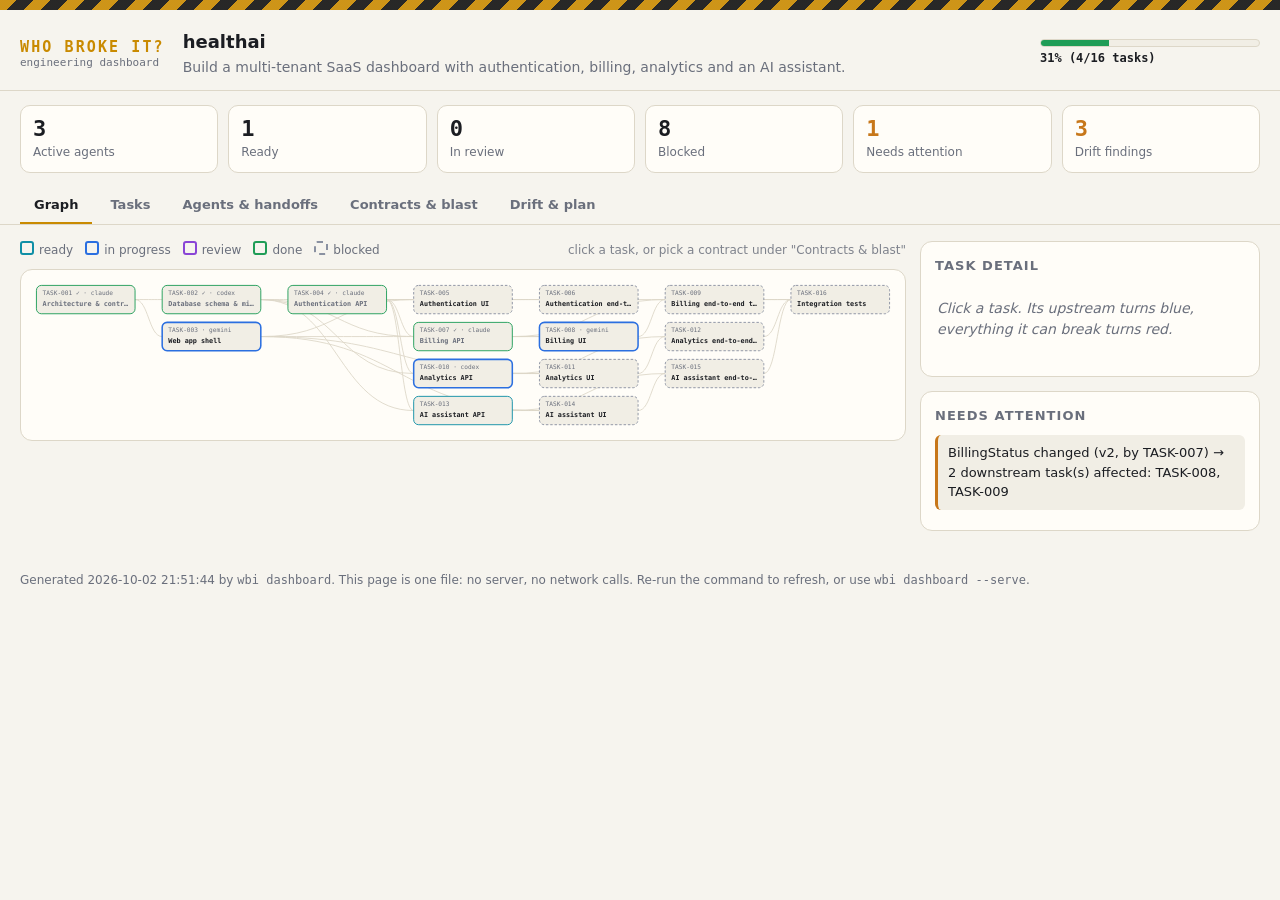
==== site/demo-dashboard.html @ e5d43554 "feat(site): GitHub Pages site (noir case-file theme) built from real demo output Hero, before/after," ====
<!doctype html>
<html lang="en">
<head>
<meta charset="utf-8">
<meta name="viewport" content="width=device-width, initial-scale=1">
<title>healthai · Who Broke It?</title>
<style>
:root{
  --bg:#0f1115; --panel:#171a21; --panel2:#1d212a; --line:#2a2f3a; --ink:#e8eaf0; --dim:#8b93a5;
  --amber:#ffc531; --READY:#3fc1d6; --BLOCKED:#6b7385; --IN_PROGRESS:#5b9dff; --REVIEW:#c58bff; --DONE:#43c97a;
  --bad:#ff6b6b; --warn:#ffb454; --mono:ui-monospace,SFMono-Regular,Menlo,Consolas,monospace;
}
@media (prefers-color-scheme:light){:root{--bg:#f6f4ee;--panel:#fffdf8;--panel2:#f1eee5;--line:#ddd7c8;--ink:#1b1d22;--dim:#6a6f7c;--amber:#c98a00;--READY:#0f8fa6;--BLOCKED:#8a91a1;--IN_PROGRESS:#2b6fe0;--REVIEW:#8a45d6;--DONE:#1f9d57;--bad:#d63b3b;--warn:#c7771a}}
*{box-sizing:border-box} body{margin:0;background:var(--bg);color:var(--ink);font:14px/1.5 system-ui,-apple-system,Segoe UI,sans-serif}
a{color:inherit} code,.mono{font-family:var(--mono)}
header{padding:18px 20px 12px;border-bottom:1px solid var(--line);display:flex;gap:18px;flex-wrap:wrap;align-items:center}
.brand{font:800 15px var(--mono);letter-spacing:.14em;color:var(--amber)} .brand small{display:block;color:var(--dim);font-weight:400;letter-spacing:0;font-size:11px}
.proj{flex:1;min-width:220px} .proj h1{margin:0;font-size:18px} .proj p{margin:2px 0 0;color:var(--dim)}
.prog{min-width:220px} .bar{height:8px;border-radius:8px;background:var(--panel2);overflow:hidden;border:1px solid var(--line)} .bar i{display:block;height:100%;background:var(--DONE)}
.prog b{font:700 12px var(--mono)}
.kpis{display:grid;grid-template-columns:repeat(auto-fit,minmax(110px,1fr));gap:10px;padding:14px 20px}
.kpi{background:var(--panel);border:1px solid var(--line);border-radius:10px;padding:10px 12px} .kpi b{display:block;font:800 22px var(--mono)} .kpi span{color:var(--dim);font-size:12px}
.kpi.hot b{color:var(--warn)}
nav{display:flex;gap:4px;padding:0 20px;border-bottom:1px solid var(--line);overflow-x:auto}
nav button{background:none;border:0;color:var(--dim);padding:10px 14px;font:600 13px system-ui;cursor:pointer;border-bottom:2px solid transparent;white-space:nowrap}
nav button[aria-selected=true]{color:var(--ink);border-color:var(--amber)}
main{padding:16px 20px 40px}
.grid{display:grid;grid-template-columns:minmax(0,1fr) 340px;gap:14px} @media(max-width:980px){.grid{grid-template-columns:minmax(0,1fr)}}
.grid>*{min-width:0} html,body{max-width:100%;overflow-x:hidden}
.card{background:var(--panel);border:1px solid var(--line);border-radius:12px;padding:14px} .card h2{margin:0 0 10px;font-size:13px;letter-spacing:.08em;text-transform:uppercase;color:var(--dim)}
.graphwrap{overflow:auto;border:1px solid var(--line);border-radius:12px;background:var(--panel);padding:8px}
#graph{width:100%;min-width:820px;height:auto;display:block}
svg text{font-family:var(--mono);fill:var(--ink)} .node rect{fill:var(--panel2);stroke:var(--line);stroke-width:1.5;rx:8} .node{cursor:pointer}
.node .id{font-size:10px;fill:var(--dim)} .node .t{font-size:11px;font-weight:600}
.node.s-READY rect{stroke:var(--READY)} .node.s-IN_PROGRESS rect{stroke:var(--IN_PROGRESS);stroke-width:2.5} .node.s-REVIEW rect{stroke:var(--REVIEW);stroke-width:2.5}
.node.s-DONE rect{stroke:var(--DONE)} .node.s-DONE .t{fill:var(--dim)} .node.s-BLOCKED rect{stroke:var(--BLOCKED);stroke-dasharray:4 3}
.node.dim{opacity:.22} .node.sel rect{stroke:var(--amber);stroke-width:3} .node.up rect{fill:color-mix(in srgb,var(--IN_PROGRESS) 22%,var(--panel2))} .node.down rect{fill:color-mix(in srgb,var(--bad) 22%,var(--panel2))}
.node.origin rect{stroke:var(--bad);stroke-width:3;fill:color-mix(in srgb,var(--bad) 30%,var(--panel2))}
.edge{fill:none;stroke:var(--line);stroke-width:1.4} .edge.hot{stroke:var(--amber);stroke-width:2.2} .edge.dim{opacity:.15}
.pill{display:inline-block;padding:1px 8px;border-radius:99px;font:700 11px var(--mono);border:1px solid currentColor}
.p-READY{color:var(--READY)} .p-BLOCKED{color:var(--BLOCKED)} .p-IN_PROGRESS{color:var(--IN_PROGRESS)} .p-REVIEW{color:var(--REVIEW)} .p-DONE{color:var(--DONE)}
.legend{display:flex;gap:12px;flex-wrap:wrap;margin:0 0 10px;color:var(--dim);font-size:12px} .legend span:before{content:"";display:inline-block;width:10px;height:10px;border-radius:3px;border:2px solid;margin-right:5px;vertical-align:-1px}
.hint{margin-left:auto;font-style:normal;opacity:.85}
.legend .READY:before{border-color:var(--READY)}.legend .IN_PROGRESS:before{border-color:var(--IN_PROGRESS)}.legend .REVIEW:before{border-color:var(--REVIEW)}.legend .DONE:before{border-color:var(--DONE)}.legend .BLOCKED:before{border-color:var(--BLOCKED);border-style:dashed}
table{width:100%;border-collapse:collapse} th,td{text-align:left;padding:7px 8px;border-bottom:1px solid var(--line);vertical-align:top} th{color:var(--dim);font:600 11px var(--mono);letter-spacing:.06em;text-transform:uppercase}
tr.click{cursor:pointer} tr.click:hover{background:var(--panel2)}
.attn{list-style:none;margin:0;padding:0} .attn li{padding:8px 10px;margin-bottom:6px;border-left:3px solid var(--warn);background:var(--panel2);border-radius:6px;font-size:13px}
.empty{color:var(--dim);font-style:italic;padding:8px 2px}
.kv{display:grid;grid-template-columns:96px 1fr;gap:4px 10px;margin:8px 0} .kv dt{color:var(--dim)} .kv dd{margin:0;word-break:break-word}
.chips{display:flex;gap:6px;flex-wrap:wrap} .chip{font:12px var(--mono);padding:1px 7px;border-radius:6px;background:var(--panel2);border:1px solid var(--line);cursor:pointer}
.chip.warn{border-color:var(--warn);color:var(--warn)} .chip.bad{border-color:var(--bad);color:var(--bad)}
h3{margin:14px 0 6px;font-size:12px;color:var(--dim);letter-spacing:.08em;text-transform:uppercase}
ul.tight{margin:4px 0 0 18px;padding:0} ul.tight li{margin:2px 0}
.tape{height:10px;background:repeating-linear-gradient(135deg,var(--amber) 0 12px,#111 12px 24px);opacity:.9}
footer{color:var(--dim);font-size:12px;padding:0 20px 30px} 
.hidden{display:none} button.btn{background:var(--panel2);color:var(--ink);border:1px solid var(--line);border-radius:8px;padding:5px 10px;cursor:pointer;font:600 12px system-ui}
</style>
</head>
<body>
<div class="tape" aria-hidden="true"></div>
<header>
  <div class="brand">WHO BROKE IT?<small>engineering dashboard</small></div>
  <div class="proj"><h1 id="pname"></h1><p id="pgoal"></p></div>
  <div class="prog"><div class="bar"><i id="pbar"></i></div><b id="ptext"></b></div>
</header>
<section class="kpis" id="kpis"></section>
<nav role="tablist" id="tabs"></nav>
<main>
  <section id="tab-graph">
    <div class="grid">
      <div>
        <div class="legend"><span class="READY">ready</span><span class="IN_PROGRESS">in progress</span><span class="REVIEW">review</span><span class="DONE">done</span><span class="BLOCKED">blocked</span><em class="hint">click a task, or pick a contract under "Contracts & blast"</em></div>
        <div class="graphwrap"><svg id="graph" role="img" aria-label="Task dependency graph"></svg></div>
      </div>
      <aside>
        <div class="card" id="detail"></div>
        <div class="card" style="margin-top:14px"><h2>Needs attention</h2><ul class="attn" id="attn"></ul></div>
      </aside>
    </div>
  </section>
  <section id="tab-tasks" class="hidden"><div class="card"><h2>Tasks</h2><div id="tasks"></div></div></section>
  <section id="tab-agents" class="hidden"><div class="grid"><div class="card"><h2>Agents</h2><div id="agents"></div></div><div class="card"><h2>Active intents</h2><div id="intents"></div></div></div>
    <div class="card" style="margin-top:14px"><h2>Handoffs</h2><div id="handoffs"></div></div></section>
  <section id="tab-contracts" class="hidden"><div class="card"><h2>Contracts and blast radius</h2><div id="contracts"></div></div></section>
  <section id="tab-drift" class="hidden"><div class="grid"><div class="card"><h2>Product drift (requirement × layer)</h2><div id="product"></div></div><div class="card"><h2>Architecture, coupling, context</h2><div id="arch"></div></div></div>
    <div class="card" style="margin-top:14px"><h2>Execution plan</h2><div id="plan"></div></div></section>
</main>
<footer id="foot"></footer>
<script>
const D = {"project":{"name":"healthai","goal":"Build a multi-tenant SaaS dashboard with authentication, billing, analytics and an AI assistant."},"generated":"2026-10-02 21:51:44","status":{"project":{"name":"healthai","goal":"Build a multi-tenant SaaS dashboard with authentication, billing, analytics and an AI assistant."},"progress":{"done":4,"total":16,"pct":31},"active":[{"task":{"id":"TASK-003","title":"Web app shell","goal":"App layout, routing, design system and an authenticated-route wrapper that features plug into.","layer":"frontend","component":"web-shell","requirements":["REQ-001","REQ-002","REQ-003","REQ-004"],"dependsOn":["TASK-001"],"allowedPaths":["src/web/shell/**","src/web/components/**"],"restrictedPaths":["src/api/**","migrations/**"],"relevantFiles":[],"provides":[],"consumes":[],"acceptance":[{"text":"Shell renders with navigation placeholders for each feature"},{"text":"Test suite passes (npm test)","check":{"type":"command","cmd":"npm test"}}],"risks":[],"impact":[],"decisions":[],"effort":2,"contractVersions":{},"createdAt":"2026-10-02T16:21:38Z"},"agentId":"gemini@devc","branch":"wbi/TASK-003","ahead":1,"stale":false,"heartbeatAgoMs":4388},{"task":{"id":"TASK-008","title":"Billing UI","goal":"Build the billing screens against the published contracts.","layer":"frontend","component":"billing-ui","requirements":["REQ-002"],"dependsOn":["TASK-007","TASK-003"],"allowedPaths":["src/web/billing/**"],"restrictedPaths":["src/api/**","migrations/**"],"relevantFiles":["src/api/billing/legacy.ts"],"provides":[],"consumes":["BillingStatus","GET /api/billing","Session"],"acceptance":[{"text":"Consumes BillingStatus, GET /api/billing without redefining types"},{"text":"Loading, empty and error states handled"},{"text":"Test suite passes (npm test)","check":{"type":"command","cmd":"npm test"}}],"risks":["UI redefining contract types instead of importing them"],"impact":[],"decisions":[],"effort":2,"contractVersions":{"BillingStatus":1,"GET /api/billing":1,"Session":1},"createdAt":"2026-10-02T16:21:38Z"},"agentId":"gemini@devc","branch":"wbi/TASK-008","ahead":0,"stale":false,"heartbeatAgoMs":4388},{"task":{"id":"TASK-010","title":"Analytics API","goal":"Implement the analytics backend and the contracts other tasks build on.","layer":"backend","component":"analytics-api","requirements":["REQ-003"],"dependsOn":["TASK-002","TASK-004"],"allowedPaths":["src/api/analytics/**"],"restrictedPaths":["migrations/**","src/web/**","src/api/auth/**"],"relevantFiles":[],"provides":["AnalyticsEvent","GET /api/analytics/summary"],"consumes":["Session"],"acceptance":[{"text":"Implements AnalyticsEvent and GET /api/analytics/summary exactly as specified in .wbi/contracts"},{"text":"Validation and error responses handled for every endpoint"},{"text":"Test suite passes (npm test)","check":{"type":"command","cmd":"npm test"}}],"risks":["PII leaking into event properties","Unbounded aggregation queries"],"impact":[],"decisions":["ADR-001"],"effort":3,"contractVersions":{"AnalyticsEvent":1,"GET /api/analytics/summary":1,"Session":1},"createdAt":"2026-10-02T16:21:38Z"},"agentId":"codex@devb","branch":"wbi/TASK-010","ahead":2,"stale":false,"heartbeatAgoMs":4164}],"ready":[{"id":"TASK-013","title":"AI assistant API","goal":"Implement the ai assistant backend and the contracts other tasks build on.","layer":"backend","component":"assistant-api","requirements":["REQ-004"],"dependsOn":["TASK-002","TASK-004"],"allowedPaths":["src/api/assistant/**"],"restrictedPaths":["migrations/**","src/web/**","src/api/auth/**"],"relevantFiles":[],"provides":["AssistantMessage","POST /api/assistant/chat"],"consumes":["Session"],"acceptance":[{"text":"Implements AssistantMessage and POST /api/assistant/chat exactly as specified in .wbi/contracts"},{"text":"Validation and error responses handled for every endpoint"},{"text":"Test suite passes (npm test)","check":{"type":"command","cmd":"npm test"}}],"risks":["Prompt injection from user-supplied data","Unbounded model spend without per-tenant limits"],"impact":[],"decisions":["ADR-001"],"effort":3,"contractVersions":{"AssistantMessage":1,"POST /api/assistant/chat":1,"Session":1},"createdAt":"2026-10-02T16:21:38Z"}],"blocked":[{"task":{"id":"TASK-005","title":"Authentication UI","goal":"Build the authentication screens against the published contracts.","layer":"frontend","component":"auth-ui","requirements":["REQ-001"],"dependsOn":["TASK-004","TASK-003"],"allowedPaths":["src/web/auth/**"],"restrictedPaths":["src/api/**","migrations/**"],"relevantFiles":[],"provides":[],"consumes":["Session","POST /api/auth/login"],"acceptance":[{"text":"Consumes Session, POST /api/auth/login without redefining types"},{"text":"Loading, empty and error states handled"},{"text":"Test suite passes (npm test)","check":{"type":"command","cmd":"npm test"}}],"risks":["UI redefining contract types instead of importing them"],"impact":[],"decisions":[],"effort":2,"contractVersions":{"POST /api/auth/login":1,"Session":1},"createdAt":"2026-10-02T16:21:38Z"},"waitingFor":["TASK-003"]},{"task":{"id":"TASK-006","title":"Authentication end-to-end tests","goal":"Cover the critical authentication path end to end.","layer":"testing","component":"auth-api","requirements":["REQ-001"],"dependsOn":["TASK-004","TASK-005"],"allowedPaths":["tests/auth/**"],"restrictedPaths":["src/api/**","src/web/**"],"relevantFiles":[],"provides":[],"consumes":["Session","POST /api/auth/login"],"acceptance":[{"text":"Critical authentication path covered end to end"},{"text":"Test suite passes (npm test)","check":{"type":"command","cmd":"npm test"}}],"risks":[],"impact":[],"decisions":[],"effort":1,"contractVersions":{"POST /api/auth/login":1,"Session":1},"createdAt":"2026-10-02T16:21:38Z"},"waitingFor":["TASK-005"]},{"task":{"id":"TASK-009","title":"Billing end-to-end tests","goal":"Cover the critical billing path end to end.","layer":"testing","component":"billing-api","requirements":["REQ-002"],"dependsOn":["TASK-007","TASK-008"],"allowedPaths":["tests/billing/**"],"restrictedPaths":["src/api/**","src/web/**"],"relevantFiles":[],"provides":[],"consumes":["BillingStatus","GET /api/billing"],"acceptance":[{"text":"Critical billing path covered end to end"},{"text":"Test suite passes (npm test)","check":{"type":"command","cmd":"npm test"}}],"risks":[],"impact":[],"decisions":[],"effort":1,"contractVersions":{"BillingStatus":1,"GET /api/billing":1},"createdAt":"2026-10-02T16:21:38Z"},"waitingFor":["TASK-008"]},{"task":{"id":"TASK-011","title":"Analytics UI","goal":"Build the analytics screens against the published contracts.","layer":"frontend","component":"analytics-ui","requirements":["REQ-003"],"dependsOn":["TASK-010","TASK-003"],"allowedPaths":["src/web/analytics/**"],"restrictedPaths":["src/api/**","migrations/**"],"relevantFiles":[],"provides":[],"consumes":["AnalyticsEvent","GET /api/analytics/summary","Session"],"acceptance":[{"text":"Consumes AnalyticsEvent, GET /api/analytics/summary without redefining types"},{"text":"Loading, empty and error states handled"},{"text":"Test suite passes (npm test)","check":{"type":"command","cmd":"npm test"}}],"risks":["UI redefining contract types instead of importing them"],"impact":[],"decisions":[],"effort":2,"contractVersions":{"AnalyticsEvent":1,"GET /api/analytics/summary":1,"Session":1},"createdAt":"2026-10-02T16:21:38Z"},"waitingFor":["TASK-010","TASK-003"]},{"task":{"id":"TASK-012","title":"Analytics end-to-end tests","goal":"Cover the critical analytics path end to end.","layer":"testing","component":"analytics-api","requirements":["REQ-003"],"dependsOn":["TASK-010","TASK-011"],"allowedPaths":["tests/analytics/**"],"restrictedPaths":["src/api/**","src/web/**"],"relevantFiles":[],"provides":[],"consumes":["AnalyticsEvent","GET /api/analytics/summary"],"acceptance":[{"text":"Critical analytics path covered end to end"},{"text":"Test suite passes (npm test)","check":{"type":"command","cmd":"npm test"}}],"risks":[],"impact":[],"decisions":[],"effort":1,"contractVersions":{"AnalyticsEvent":1,"GET /api/analytics/summary":1},"createdAt":"2026-10-02T16:21:38Z"},"waitingFor":["TASK-010","TASK-011"]},{"task":{"id":"TASK-014","title":"AI assistant UI","goal":"Build the ai assistant screens against the published contracts.","layer":"frontend","component":"assistant-ui","requirements":["REQ-004"],"dependsOn":["TASK-013","TASK-003"],"allowedPaths":["src/web/assistant/**"],"restrictedPaths":["src/api/**","migrations/**"],"relevantFiles":[],"provides":[],"consumes":["AssistantMessage","POST /api/assistant/chat","Session"],"acceptance":[{"text":"Consumes AssistantMessage, POST /api/assistant/chat without redefining types"},{"text":"Loading, empty and error states handled"},{"text":"Test suite passes (npm test)","check":{"type":"command","cmd":"npm test"}}],"risks":["UI redefining contract types instead of importing them"],"impact":[],"decisions":[],"effort":2,"contractVersions":{"AssistantMessage":1,"POST /api/assistant/chat":1,"Session":1},"createdAt":"2026-10-02T16:21:38Z"},"waitingFor":["TASK-013","TASK-003"]},{"task":{"id":"TASK-015","title":"AI assistant end-to-end tests","goal":"Cover the critical ai assistant path end to end.","layer":"testing","component":"assistant-api","requirements":["REQ-004"],"dependsOn":["TASK-013","TASK-014"],"allowedPaths":["tests/assistant/**"],"restrictedPaths":["src/api/**","src/web/**"],"relevantFiles":[],"provides":[],"consumes":["AssistantMessage","POST /api/assistant/chat"],"acceptance":[{"text":"Critical ai assistant path covered end to end"},{"text":"Test suite passes (npm test)","check":{"type":"command","cmd":"npm test"}}],"risks":[],"impact":[],"decisions":[],"effort":1,"contractVersions":{"AssistantMessage":1,"POST /api/assistant/chat":1},"createdAt":"2026-10-02T16:21:38Z"},"waitingFor":["TASK-013","TASK-014"]},{"task":{"id":"TASK-016","title":"Integration tests","goal":"Verify all features work together in a clean environment.","layer":"integration","component":"integration","requirements":["REQ-001","REQ-002","REQ-003","REQ-004"],"dependsOn":["TASK-006","TASK-009","TASK-012","TASK-015"],"allowedPaths":["tests/e2e/**"],"restrictedPaths":["src/api/**","src/web/**"],"relevantFiles":[],"provides":[],"consumes":[],"acceptance":[{"text":"Full flow passes from a clean checkout"},{"text":"Test suite passes (npm test)","check":{"type":"command","cmd":"npm test"}}],"risks":[],"impact":[],"decisions":[],"effort":2,"contractVersions":{},"createdAt":"2026-10-02T16:21:38Z"},"waitingFor":["TASK-006","TASK-009","TASK-012","TASK-015"]}],"review":null,"done":[{"id":"TASK-001","title":"Architecture \u0026 contracts","goal":"Review the generated plan, finalize contracts and the constitution so parallel work can start.","layer":"architecture","component":"platform","requirements":["REQ-001","REQ-002","REQ-003","REQ-004"],"dependsOn":[],"allowedPaths":[".wbi/**","docs/**"],"restrictedPaths":[],"relevantFiles":[],"provides":[],"consumes":[],"acceptance":[{"text":"Every contract in .wbi/contracts reviewed by its provider and consumers","human":true},{"text":"Constitution rules agreed by the team","human":true}],"risks":["Skipping this review is how parallel agents diverge"],"impact":[],"decisions":["ADR-001","ADR-002","ADR-003"],"effort":1,"contractVersions":{},"createdAt":"2026-10-02T16:21:38Z"},{"id":"TASK-002","title":"Database schema \u0026 migrations","goal":"Design and migrate the schema for: Authentication, Billing, Analytics, AI assistant (tenant-scoped).","layer":"database","component":"database","requirements":["REQ-001","REQ-002","REQ-003","REQ-004"],"dependsOn":["TASK-001"],"allowedPaths":["src/db/**","migrations/**"],"restrictedPaths":[],"relevantFiles":[],"provides":[],"consumes":[],"acceptance":[{"text":"Schema covers every entity needed by the listed requirements"},{"text":"Migration applies cleanly on an empty database and is reversible"}],"risks":["Migrations are hard to reverse once shared","Missing tenant_id on a table leaks data across tenants"],"impact":["migration"],"decisions":["ADR-003"],"effort":3,"contractVersions":{},"createdAt":"2026-10-02T16:21:38Z"},{"id":"TASK-004","title":"Authentication API","goal":"Implement the authentication backend and the contracts other tasks build on.","layer":"backend","component":"auth-api","requirements":["REQ-001"],"dependsOn":["TASK-002"],"allowedPaths":["src/api/auth/**"],"restrictedPaths":["migrations/**","src/web/**"],"relevantFiles":[],"provides":["Session","POST /api/auth/login"],"consumes":[],"acceptance":[{"text":"Implements Session and POST /api/auth/login exactly as specified in .wbi/contracts"},{"text":"Validation and error responses handled for every endpoint"},{"text":"Test suite passes (npm test)","check":{"type":"command","cmd":"npm test"}}],"risks":["Session fixation and token storage mistakes","Every other feature depends on Session, so changes here ripple widely"],"impact":["security","public-api"],"decisions":["ADR-001"],"effort":3,"contractVersions":{"POST /api/auth/login":1,"Session":1},"createdAt":"2026-10-02T16:21:38Z"},{"id":"TASK-007","title":"Billing API","goal":"Implement the billing backend and the contracts other tasks build on.","layer":"backend","component":"billing-api","requirements":["REQ-002"],"dependsOn":["TASK-002","TASK-004"],"allowedPaths":["src/api/billing/**"],"restrictedPaths":["migrations/**","src/web/**","src/api/auth/**"],"relevantFiles":["src/api/billing/legacy.ts"],"provides":["BillingStatus","GET /api/billing"],"consumes":["Session"],"acceptance":[{"text":"Implements BillingStatus and GET /api/billing exactly as specified in .wbi/contracts"},{"text":"Validation and error responses handled for every endpoint"},{"text":"Test suite passes (npm test)","check":{"type":"command","cmd":"npm test"}}],"risks":["Money handling: idempotency keys and webhook retries","Status enum changes break every consumer"],"impact":["security","public-api"],"decisions":["ADR-001"],"effort":3,"contractVersions":{"BillingStatus":1,"GET /api/billing":1,"Session":1},"createdAt":"2026-10-02T16:21:38Z"}],"attention":["⚠ BillingStatus changed (v2, by TASK-007) → 2 downstream task(s) affected: TASK-008, TASK-009"],"agents":[{"id":"claude@maya","provider":"claude","type":"coding-agent","developer":"Maya","repository":"healthai","branch":"wbi/TASK-007","status":"idle","currentTask":"","capabilities":[],"heartbeat":1790958100458},{"id":"codex@devb","provider":"codex","type":"coding-agent","developer":"DevB","repository":"healthai","branch":"wbi/TASK-010","status":"working","currentTask":"TASK-010","capabilities":[],"heartbeat":1790958100739},{"id":"gemini@devc","provider":"gemini","type":"coding-agent","developer":"DevC","repository":"healthai","branch":"main","status":"working","currentTask":"TASK-008","capabilities":[],"heartbeat":1790958100515}]},"tasks":[{"id":"TASK-001","title":"Architecture \u0026 contracts","goal":"Review the generated plan, finalize contracts and the constitution so parallel work can start.","layer":"architecture","component":"platform","requirements":["REQ-001","REQ-002","REQ-003","REQ-004"],"dependsOn":[],"allowedPaths":[".wbi/**","docs/**"],"restrictedPaths":[],"relevantFiles":[],"provides":[],"consumes":[],"acceptance":[{"text":"Every contract in .wbi/contracts reviewed by its provider and consumers","human":true},{"text":"Constitution rules agreed by the team","human":true}],"risks":["Skipping this review is how parallel agents diverge"],"impact":[],"decisions":["ADR-001","ADR-002","ADR-003"],"effort":1,"contractVersions":{},"createdAt":"2026-10-02T16:21:38Z","display":"DONE","agent":"claude@maya","owner":"Maya","branch":"wbi/TASK-001"},{"id":"TASK-002","title":"Database schema \u0026 migrations","goal":"Design and migrate the schema for: Authentication, Billing, Analytics, AI assistant (tenant-scoped).","layer":"database","component":"database","requirements":["REQ-001","REQ-002","REQ-003","REQ-004"],"dependsOn":["TASK-001"],"allowedPaths":["src/db/**","migrations/**"],"restrictedPaths":[],"relevantFiles":[],"provides":[],"consumes":[],"acceptance":[{"text":"Schema covers every entity needed by the listed requirements"},{"text":"Migration applies cleanly on an empty database and is reversible"}],"risks":["Migrations are hard to reverse once shared","Missing tenant_id on a table leaks data across tenants"],"impact":["migration"],"decisions":["ADR-003"],"effort":3,"contractVersions":{},"createdAt":"2026-10-02T16:21:38Z","display":"DONE","agent":"codex@devb","owner":"DevB","branch":"wbi/TASK-002"},{"id":"TASK-003","title":"Web app shell","goal":"App layout, routing, design system and an authenticated-route wrapper that features plug into.","layer":"frontend","component":"web-shell","requirements":["REQ-001","REQ-002","REQ-003","REQ-004"],"dependsOn":["TASK-001"],"allowedPaths":["src/web/shell/**","src/web/components/**"],"restrictedPaths":["src/api/**","migrations/**"],"relevantFiles":[],"provides":[],"consumes":[],"acceptance":[{"text":"Shell renders with navigation placeholders for each feature"},{"text":"Test suite passes (npm test)","check":{"type":"command","cmd":"npm test"}}],"risks":[],"impact":[],"decisions":[],"effort":2,"contractVersions":{},"createdAt":"2026-10-02T16:21:38Z","display":"IN_PROGRESS","agent":"gemini@devc","owner":"DevC","branch":"wbi/TASK-003"},{"id":"TASK-004","title":"Authentication API","goal":"Implement the authentication backend and the contracts other tasks build on.","layer":"backend","component":"auth-api","requirements":["REQ-001"],"dependsOn":["TASK-002"],"allowedPaths":["src/api/auth/**"],"restrictedPaths":["migrations/**","src/web/**"],"relevantFiles":[],"provides":["Session","POST /api/auth/login"],"consumes":[],"acceptance":[{"text":"Implements Session and POST /api/auth/login exactly as specified in .wbi/contracts"},{"text":"Validation and error responses handled for every endpoint"},{"text":"Test suite passes (npm test)","check":{"type":"command","cmd":"npm test"}}],"risks":["Session fixation and token storage mistakes","Every other feature depends on Session, so changes here ripple widely"],"impact":["security","public-api"],"decisions":["ADR-001"],"effort":3,"contractVersions":{"POST /api/auth/login":1,"Session":1},"createdAt":"2026-10-02T16:21:38Z","display":"DONE","agent":"claude@maya","owner":"Maya","branch":"wbi/TASK-004"},{"id":"TASK-005","title":"Authentication UI","goal":"Build the authentication screens against the published contracts.","layer":"frontend","component":"auth-ui","requirements":["REQ-001"],"dependsOn":["TASK-004","TASK-003"],"allowedPaths":["src/web/auth/**"],"restrictedPaths":["src/api/**","migrations/**"],"relevantFiles":[],"provides":[],"consumes":["Session","POST /api/auth/login"],"acceptance":[{"text":"Consumes Session, POST /api/auth/login without redefining types"},{"text":"Loading, empty and error states handled"},{"text":"Test suite passes (npm test)","check":{"type":"command","cmd":"npm test"}}],"risks":["UI redefining contract types instead of importing them"],"impact":[],"decisions":[],"effort":2,"contractVersions":{"POST /api/auth/login":1,"Session":1},"createdAt":"2026-10-02T16:21:38Z","display":"BLOCKED"},{"id":"TASK-006","title":"Authentication end-to-end tests","goal":"Cover the critical authentication path end to end.","layer":"testing","component":"auth-api","requirements":["REQ-001"],"dependsOn":["TASK-004","TASK-005"],"allowedPaths":["tests/auth/**"],"restrictedPaths":["src/api/**","src/web/**"],"relevantFiles":[],"provides":[],"consumes":["Session","POST /api/auth/login"],"acceptance":[{"text":"Critical authentication path covered end to end"},{"text":"Test suite passes (npm test)","check":{"type":"command","cmd":"npm test"}}],"risks":[],"impact":[],"decisions":[],"effort":1,"contractVersions":{"POST /api/auth/login":1,"Session":1},"createdAt":"2026-10-02T16:21:38Z","display":"BLOCKED"},{"id":"TASK-007","title":"Billing API","goal":"Implement the billing backend and the contracts other tasks build on.","layer":"backend","component":"billing-api","requirements":["REQ-002"],"dependsOn":["TASK-002","TASK-004"],"allowedPaths":["src/api/billing/**"],"restrictedPaths":["migrations/**","src/web/**","src/api/auth/**"],"relevantFiles":["src/api/billing/legacy.ts"],"provides":["BillingStatus","GET /api/billing"],"consumes":["Session"],"acceptance":[{"text":"Implements BillingStatus and GET /api/billing exactly as specified in .wbi/contracts"},{"text":"Validation and error responses handled for every endpoint"},{"text":"Test suite passes (npm test)","check":{"type":"command","cmd":"npm test"}}],"risks":["Money handling: idempotency keys and webhook retries","Status enum changes break every consumer"],"impact":["security","public-api"],"decisions":["ADR-001"],"effort":3,"contractVersions":{"BillingStatus":1,"GET /api/billing":1,"Session":1},"createdAt":"2026-10-02T16:21:38Z","display":"DONE","agent":"claude@maya","owner":"Maya","branch":"wbi/TASK-007"},{"id":"TASK-008","title":"Billing UI","goal":"Build the billing screens against the published contracts.","layer":"frontend","component":"billing-ui","requirements":["REQ-002"],"dependsOn":["TASK-007","TASK-003"],"allowedPaths":["src/web/billing/**"],"restrictedPaths":["src/api/**","migrations/**"],"relevantFiles":["src/api/billing/legacy.ts"],"provides":[],"consumes":["BillingStatus","GET /api/billing","Session"],"acceptance":[{"text":"Consumes BillingStatus, GET /api/billing without redefining types"},{"text":"Loading, empty and error states handled"},{"text":"Test suite passes (npm test)","check":{"type":"command","cmd":"npm test"}}],"risks":["UI redefining contract types instead of importing them"],"impact":[],"decisions":[],"effort":2,"contractVersions":{"BillingStatus":1,"GET /api/billing":1,"Session":1},"createdAt":"2026-10-02T16:21:38Z","display":"IN_PROGRESS","agent":"gemini@devc","owner":"DevC","branch":"wbi/TASK-008"},{"id":"TASK-009","title":"Billing end-to-end tests","goal":"Cover the critical billing path end to end.","layer":"testing","component":"billing-api","requirements":["REQ-002"],"dependsOn":["TASK-007","TASK-008"],"allowedPaths":["tests/billing/**"],"restrictedPaths":["src/api/**","src/web/**"],"relevantFiles":[],"provides":[],"consumes":["BillingStatus","GET /api/billing"],"acceptance":[{"text":"Critical billing path covered end to end"},{"text":"Test suite passes (npm test)","check":{"type":"command","cmd":"npm test"}}],"risks":[],"impact":[],"decisions":[],"effort":1,"contractVersions":{"BillingStatus":1,"GET /api/billing":1},"createdAt":"2026-10-02T16:21:38Z","display":"BLOCKED"},{"id":"TASK-010","title":"Analytics API","goal":"Implement the analytics backend and the contracts other tasks build on.","layer":"backend","component":"analytics-api","requirements":["REQ-003"],"dependsOn":["TASK-002","TASK-004"],"allowedPaths":["src/api/analytics/**"],"restrictedPaths":["migrations/**","src/web/**","src/api/auth/**"],"relevantFiles":[],"provides":["AnalyticsEvent","GET /api/analytics/summary"],"consumes":["Session"],"acceptance":[{"text":"Implements AnalyticsEvent and GET /api/analytics/summary exactly as specified in .wbi/contracts"},{"text":"Validation and error responses handled for every endpoint"},{"text":"Test suite passes (npm test)","check":{"type":"command","cmd":"npm test"}}],"risks":["PII leaking into event properties","Unbounded aggregation queries"],"impact":[],"decisions":["ADR-001"],"effort":3,"contractVersions":{"AnalyticsEvent":1,"GET /api/analytics/summary":1,"Session":1},"createdAt":"2026-10-02T16:21:38Z","display":"IN_PROGRESS","agent":"codex@devb","owner":"DevB","branch":"wbi/TASK-010"},{"id":"TASK-011","title":"Analytics UI","goal":"Build the analytics screens against the published contracts.","layer":"frontend","component":"analytics-ui","requirements":["REQ-003"],"dependsOn":["TASK-010","TASK-003"],"allowedPaths":["src/web/analytics/**"],"restrictedPaths":["src/api/**","migrations/**"],"relevantFiles":[],"provides":[],"consumes":["AnalyticsEvent","GET /api/analytics/summary","Session"],"acceptance":[{"text":"Consumes AnalyticsEvent, GET /api/analytics/summary without redefining types"},{"text":"Loading, empty and error states handled"},{"text":"Test suite passes (npm test)","check":{"type":"command","cmd":"npm test"}}],"risks":["UI redefining contract types instead of importing them"],"impact":[],"decisions":[],"effort":2,"contractVersions":{"AnalyticsEvent":1,"GET /api/analytics/summary":1,"Session":1},"createdAt":"2026-10-02T16:21:38Z","display":"BLOCKED"},{"id":"TASK-012","title":"Analytics end-to-end tests","goal":"Cover the critical analytics path end to end.","layer":"testing","component":"analytics-api","requirements":["REQ-003"],"dependsOn":["TASK-010","TASK-011"],"allowedPaths":["tests/analytics/**"],"restrictedPaths":["src/api/**","src/web/**"],"relevantFiles":[],"provides":[],"consumes":["AnalyticsEvent","GET /api/analytics/summary"],"acceptance":[{"text":"Critical analytics path covered end to end"},{"text":"Test suite passes (npm test)","check":{"type":"command","cmd":"npm test"}}],"risks":[],"impact":[],"decisions":[],"effort":1,"contractVersions":{"AnalyticsEvent":1,"GET /api/analytics/summary":1},"createdAt":"2026-10-02T16:21:38Z","display":"BLOCKED"},{"id":"TASK-013","title":"AI assistant API","goal":"Implement the ai assistant backend and the contracts other tasks build on.","layer":"backend","component":"assistant-api","requirements":["REQ-004"],"dependsOn":["TASK-002","TASK-004"],"allowedPaths":["src/api/assistant/**"],"restrictedPaths":["migrations/**","src/web/**","src/api/auth/**"],"relevantFiles":[],"provides":["AssistantMessage","POST /api/assistant/chat"],"consumes":["Session"],"acceptance":[{"text":"Implements AssistantMessage and POST /api/assistant/chat exactly as specified in .wbi/contracts"},{"text":"Validation and error responses handled for every endpoint"},{"text":"Test suite passes (npm test)","check":{"type":"command","cmd":"npm test"}}],"risks":["Prompt injection from user-supplied data","Unbounded model spend without per-tenant limits"],"impact":[],"decisions":["ADR-001"],"effort":3,"contractVersions":{"AssistantMessage":1,"POST /api/assistant/chat":1,"Session":1},"createdAt":"2026-10-02T16:21:38Z","display":"READY"},{"id":"TASK-014","title":"AI assistant UI","goal":"Build the ai assistant screens against the published contracts.","layer":"frontend","component":"assistant-ui","requirements":["REQ-004"],"dependsOn":["TASK-013","TASK-003"],"allowedPaths":["src/web/assistant/**"],"restrictedPaths":["src/api/**","migrations/**"],"relevantFiles":[],"provides":[],"consumes":["AssistantMessage","POST /api/assistant/chat","Session"],"acceptance":[{"text":"Consumes AssistantMessage, POST /api/assistant/chat without redefining types"},{"text":"Loading, empty and error states handled"},{"text":"Test suite passes (npm test)","check":{"type":"command","cmd":"npm test"}}],"risks":["UI redefining contract types instead of importing them"],"impact":[],"decisions":[],"effort":2,"contractVersions":{"AssistantMessage":1,"POST /api/assistant/chat":1,"Session":1},"createdAt":"2026-10-02T16:21:38Z","display":"BLOCKED"},{"id":"TASK-015","title":"AI assistant end-to-end tests","goal":"Cover the critical ai assistant path end to end.","layer":"testing","component":"assistant-api","requirements":["REQ-004"],"dependsOn":["TASK-013","TASK-014"],"allowedPaths":["tests/assistant/**"],"restrictedPaths":["src/api/**","src/web/**"],"relevantFiles":[],"provides":[],"consumes":["AssistantMessage","POST /api/assistant/chat"],"acceptance":[{"text":"Critical ai assistant path covered end to end"},{"text":"Test suite passes (npm test)","check":{"type":"command","cmd":"npm test"}}],"risks":[],"impact":[],"decisions":[],"effort":1,"contractVersions":{"AssistantMessage":1,"POST /api/assistant/chat":1},"createdAt":"2026-10-02T16:21:38Z","display":"BLOCKED"},{"id":"TASK-016","title":"Integration tests","goal":"Verify all features work together in a clean environment.","layer":"integration","component":"integration","requirements":["REQ-001","REQ-002","REQ-003","REQ-004"],"dependsOn":["TASK-006","TASK-009","TASK-012","TASK-015"],"allowedPaths":["tests/e2e/**"],"restrictedPaths":["src/api/**","src/web/**"],"relevantFiles":[],"provides":[],"consumes":[],"acceptance":[{"text":"Full flow passes from a clean checkout"},{"text":"Test suite passes (npm test)","check":{"type":"command","cmd":"npm test"}}],"risks":[],"impact":[],"decisions":[],"effort":2,"contractVersions":{},"createdAt":"2026-10-02T16:21:38Z","display":"BLOCKED"}],"contracts":[{"name":"AnalyticsEvent","kind":"event","version":1,"providedBy":"TASK-010","shape":"{ name: string; tenantId: string; at: string; props: Record\u003cstring, unknown\u003e }","description":"Event emitted by features, consumed by analytics.","public":false,"history":[]},{"name":"AssistantMessage","kind":"type","version":1,"providedBy":"TASK-013","shape":"{ role: \"user\" | \"assistant\"; content: string; at: string }","description":"Message shape for the assistant thread.","public":false,"history":[]},{"name":"BillingStatus","kind":"type","version":1,"providedBy":"TASK-007","shape":"'active' | 'past_due' | 'canceled'","description":"Subscription state shared by API, UI and analytics.","public":false,"history":[]},{"name":"GET /api/analytics/summary","kind":"http","version":1,"providedBy":"TASK-010","shape":"→ 200 { series: { day: string; count: number }[] }","description":"Aggregated usage for charts.","public":true,"history":[]},{"name":"GET /api/billing","kind":"http","version":1,"providedBy":"TASK-007","shape":"→ 200 { status: BillingStatus; plan: string; renewsAt: string }","description":"Current subscription for the session tenant.","public":true,"history":[]},{"name":"POST /api/assistant/chat","kind":"http","version":1,"providedBy":"TASK-013","shape":"body { messages: AssistantMessage[] } → 200 stream","description":"Streaming chat endpoint.","public":true,"history":[]},{"name":"POST /api/auth/login","kind":"http","version":1,"providedBy":"TASK-004","shape":"body { email, password } → 200 { session: Session } | 401","description":"Credential login.","public":true,"history":[]},{"name":"Session","kind":"type","version":1,"providedBy":"TASK-004","shape":"{ userId: string; tenantId: string; expiresAt: string }","description":"The authenticated session every other feature reads.","public":false,"history":[]}],"drift":{"product":[{"req":"REQ-001","text":"Users can sign up, sign in and sign out securely","layers":[{"layer":"database","state":"done","tasks":["TASK-002"]},{"layer":"backend","state":"done","tasks":["TASK-004"]},{"layer":"frontend","state":"wip","tasks":["TASK-003","TASK-005"]},{"layer":"testing","state":"todo","tasks":["TASK-006"]}],"satisfied":false},{"req":"REQ-002","text":"Customers can subscribe, see their plan and cancel","layers":[{"layer":"database","state":"done","tasks":["TASK-002"]},{"layer":"backend","state":"done","tasks":["TASK-007"]},{"layer":"frontend","state":"wip","tasks":["TASK-003","TASK-008"]},{"layer":"testing","state":"todo","tasks":["TASK-009"]}],"satisfied":false},{"req":"REQ-003","text":"Admins can see usage analytics for their tenant","layers":[{"layer":"database","state":"done","tasks":["TASK-002"]},{"layer":"backend","state":"wip","tasks":["TASK-010"]},{"layer":"frontend","state":"wip","tasks":["TASK-003","TASK-011"]},{"layer":"testing","state":"todo","tasks":["TASK-012"]}],"satisfied":false},{"req":"REQ-004","text":"Users can ask the AI assistant questions about their data","layers":[{"layer":"database","state":"done","tasks":["TASK-002"]},{"layer":"backend","state":"todo","tasks":["TASK-013"]},{"layer":"frontend","state":"wip","tasks":["TASK-003","TASK-014"]},{"layer":"testing","state":"todo","tasks":["TASK-015"]}],"satisfied":false}],"architecture":[{"rule":"C6","file":"src/api/analytics/summary.ts","excerpt":"export async function summary(db: any) { return db.billing.update({ status: 'active' }); }","branch":"wbi/TASK-010"}],"context":[{"task":"TASK-008","contract":"BillingStatus","by":"TASK-007","from":1,"to":2},{"task":"TASK-009","contract":"BillingStatus","by":"TASK-007","from":1,"to":2}],"coupling":[]},"simulate":{"tasks":16,"agents":3,"agentsAssumed":false,"parallelizable":13,"criticalPath":["TASK-001","TASK-002","TASK-004","TASK-007","TASK-008","TASK-009","TASK-016"],"waves":[[{"id":"TASK-001","title":"Architecture \u0026 contracts","goal":"Review the generated plan, finalize contracts and the constitution so parallel work can start.","layer":"architecture","component":"platform","requirements":["REQ-001","REQ-002","REQ-003","REQ-004"],"dependsOn":[],"allowedPaths":[".wbi/**","docs/**"],"restrictedPaths":[],"relevantFiles":[],"provides":[],"consumes":[],"acceptance":[{"text":"Every contract in .wbi/contracts reviewed by its provider and consumers","human":true},{"text":"Constitution rules agreed by the team","human":true}],"risks":["Skipping this review is how parallel agents diverge"],"impact":[],"decisions":["ADR-001","ADR-002","ADR-003"],"effort":1,"contractVersions":{},"createdAt":"2026-10-02T16:21:38Z"}],[{"id":"TASK-002","title":"Database schema \u0026 migrations","goal":"Design and migrate the schema for: Authentication, Billing, Analytics, AI assistant (tenant-scoped).","layer":"database","component":"database","requirements":["REQ-001","REQ-002","REQ-003","REQ-004"],"dependsOn":["TASK-001"],"allowedPaths":["src/db/**","migrations/**"],"restrictedPaths":[],"relevantFiles":[],"provides":[],"consumes":[],"acceptance":[{"text":"Schema covers every entity needed by the listed requirements"},{"text":"Migration applies cleanly on an empty database and is reversible"}],"risks":["Migrations are hard to reverse once shared","Missing tenant_id on a table leaks data across tenants"],"impact":["migration"],"decisions":["ADR-003"],"effort":3,"contractVersions":{},"createdAt":"2026-10-02T16:21:38Z"},{"id":"TASK-003","title":"Web app shell","goal":"App layout, routing, design system and an authenticated-route wrapper that features plug into.","layer":"frontend","component":"web-shell","requirements":["REQ-001","REQ-002","REQ-003","REQ-004"],"dependsOn":["TASK-001"],"allowedPaths":["src/web/shell/**","src/web/components/**"],"restrictedPaths":["src/api/**","migrations/**"],"relevantFiles":[],"provides":[],"consumes":[],"acceptance":[{"text":"Shell renders with navigation placeholders for each feature"},{"text":"Test suite passes (npm test)","check":{"type":"command","cmd":"npm test"}}],"risks":[],"impact":[],"decisions":[],"effort":2,"contractVersions":{},"createdAt":"2026-10-02T16:21:38Z"}],[{"id":"TASK-004","title":"Authentication API","goal":"Implement the authentication backend and the contracts other tasks build on.","layer":"backend","component":"auth-api","requirements":["REQ-001"],"dependsOn":["TASK-002"],"allowedPaths":["src/api/auth/**"],"restrictedPaths":["migrations/**","src/web/**"],"relevantFiles":[],"provides":["Session","POST /api/auth/login"],"consumes":[],"acceptance":[{"text":"Implements Session and POST /api/auth/login exactly as specified in .wbi/contracts"},{"text":"Validation and error responses handled for every endpoint"},{"text":"Test suite passes (npm test)","check":{"type":"command","cmd":"npm test"}}],"risks":["Session fixation and token storage mistakes","Every other feature depends on Session, so changes here ripple widely"],"impact":["security","public-api"],"decisions":["ADR-001"],"effort":3,"contractVersions":{"POST /api/auth/login":1,"Session":1},"createdAt":"2026-10-02T16:21:38Z"}],[{"id":"TASK-005","title":"Authentication UI","goal":"Build the authentication screens against the published contracts.","layer":"frontend","component":"auth-ui","requirements":["REQ-001"],"dependsOn":["TASK-004","TASK-003"],"allowedPaths":["src/web/auth/**"],"restrictedPaths":["src/api/**","migrations/**"],"relevantFiles":[],"provides":[],"consumes":["Session","POST /api/auth/login"],"acceptance":[{"text":"Consumes Session, POST /api/auth/login without redefining types"},{"text":"Loading, empty and error states handled"},{"text":"Test suite passes (npm test)","check":{"type":"command","cmd":"npm test"}}],"risks":["UI redefining contract types instead of importing them"],"impact":[],"decisions":[],"effort":2,"contractVersions":{"POST /api/auth/login":1,"Session":1},"createdAt":"2026-10-02T16:21:38Z"},{"id":"TASK-007","title":"Billing API","goal":"Implement the billing backend and the contracts other tasks build on.","layer":"backend","component":"billing-api","requirements":["REQ-002"],"dependsOn":["TASK-002","TASK-004"],"allowedPaths":["src/api/billing/**"],"restrictedPaths":["migrations/**","src/web/**","src/api/auth/**"],"relevantFiles":["src/api/billing/legacy.ts"],"provides":["BillingStatus","GET /api/billing"],"consumes":["Session"],"acceptance":[{"text":"Implements BillingStatus and GET /api/billing exactly as specified in .wbi/contracts"},{"text":"Validation and error responses handled for every endpoint"},{"text":"Test suite passes (npm test)","check":{"type":"command","cmd":"npm test"}}],"risks":["Money handling: idempotency keys and webhook retries","Status enum changes break every consumer"],"impact":["security","public-api"],"decisions":["ADR-001"],"effort":3,"contractVersions":{"BillingStatus":1,"GET /api/billing":1,"Session":1},"createdAt":"2026-10-02T16:21:38Z"},{"id":"TASK-010","title":"Analytics API","goal":"Implement the analytics backend and the contracts other tasks build on.","layer":"backend","component":"analytics-api","requirements":["REQ-003"],"dependsOn":["TASK-002","TASK-004"],"allowedPaths":["src/api/analytics/**"],"restrictedPaths":["migrations/**","src/web/**","src/api/auth/**"],"relevantFiles":[],"provides":["AnalyticsEvent","GET /api/analytics/summary"],"consumes":["Session"],"acceptance":[{"text":"Implements AnalyticsEvent and GET /api/analytics/summary exactly as specified in .wbi/contracts"},{"text":"Validation and error responses handled for every endpoint"},{"text":"Test suite passes (npm test)","check":{"type":"command","cmd":"npm test"}}],"risks":["PII leaking into event properties","Unbounded aggregation queries"],"impact":[],"decisions":["ADR-001"],"effort":3,"contractVersions":{"AnalyticsEvent":1,"GET /api/analytics/summary":1,"Session":1},"createdAt":"2026-10-02T16:21:38Z"},{"id":"TASK-013","title":"AI assistant API","goal":"Implement the ai assistant backend and the contracts other tasks build on.","layer":"backend","component":"assistant-api","requirements":["REQ-004"],"dependsOn":["TASK-002","TASK-004"],"allowedPaths":["src/api/assistant/**"],"restrictedPaths":["migrations/**","src/web/**","src/api/auth/**"],"relevantFiles":[],"provides":["AssistantMessage","POST /api/assistant/chat"],"consumes":["Session"],"acceptance":[{"text":"Implements AssistantMessage and POST /api/assistant/chat exactly as specified in .wbi/contracts"},{"text":"Validation and error responses handled for every endpoint"},{"text":"Test suite passes (npm test)","check":{"type":"command","cmd":"npm test"}}],"risks":["Prompt injection from user-supplied data","Unbounded model spend without per-tenant limits"],"impact":[],"decisions":["ADR-001"],"effort":3,"contractVersions":{"AssistantMessage":1,"POST /api/assistant/chat":1,"Session":1},"createdAt":"2026-10-02T16:21:38Z"}],[{"id":"TASK-006","title":"Authentication end-to-end tests","goal":"Cover the critical authentication path end to end.","layer":"testing","component":"auth-api","requirements":["REQ-001"],"dependsOn":["TASK-004","TASK-005"],"allowedPaths":["tests/auth/**"],"restrictedPaths":["src/api/**","src/web/**"],"relevantFiles":[],"provides":[],"consumes":["Session","POST /api/auth/login"],"acceptance":[{"text":"Critical authentication path covered end to end"},{"text":"Test suite passes (npm test)","check":{"type":"command","cmd":"npm test"}}],"risks":[],"impact":[],"decisions":[],"effort":1,"contractVersions":{"POST /api/auth/login":1,"Session":1},"createdAt":"2026-10-02T16:21:38Z"},{"id":"TASK-008","title":"Billing UI","goal":"Build the billing screens against the published contracts.","layer":"frontend","component":"billing-ui","requirements":["REQ-002"],"dependsOn":["TASK-007","TASK-003"],"allowedPaths":["src/web/billing/**"],"restrictedPaths":["src/api/**","migrations/**"],"relevantFiles":["src/api/billing/legacy.ts"],"provides":[],"consumes":["BillingStatus","GET /api/billing","Session"],"acceptance":[{"text":"Consumes BillingStatus, GET /api/billing without redefining types"},{"text":"Loading, empty and error states handled"},{"text":"Test suite passes (npm test)","check":{"type":"command","cmd":"npm test"}}],"risks":["UI redefining contract types instead of importing them"],"impact":[],"decisions":[],"effort":2,"contractVersions":{"BillingStatus":1,"GET /api/billing":1,"Session":1},"createdAt":"2026-10-02T16:21:38Z"},{"id":"TASK-011","title":"Analytics UI","goal":"Build the analytics screens against the published contracts.","layer":"frontend","component":"analytics-ui","requirements":["REQ-003"],"dependsOn":["TASK-010","TASK-003"],"allowedPaths":["src/web/analytics/**"],"restrictedPaths":["src/api/**","migrations/**"],"relevantFiles":[],"provides":[],"consumes":["AnalyticsEvent","GET /api/analytics/summary","Session"],"acceptance":[{"text":"Consumes AnalyticsEvent, GET /api/analytics/summary without redefining types"},{"text":"Loading, empty and error states handled"},{"text":"Test suite passes (npm test)","check":{"type":"command","cmd":"npm test"}}],"risks":["UI redefining contract types instead of importing them"],"impact":[],"decisions":[],"effort":2,"contractVersions":{"AnalyticsEvent":1,"GET /api/analytics/summary":1,"Session":1},"createdAt":"2026-10-02T16:21:38Z"},{"id":"TASK-014","title":"AI assistant UI","goal":"Build the ai assistant screens against the published contracts.","layer":"frontend","component":"assistant-ui","requirements":["REQ-004"],"dependsOn":["TASK-013","TASK-003"],"allowedPaths":["src/web/assistant/**"],"restrictedPaths":["src/api/**","migrations/**"],"relevantFiles":[],"provides":[],"consumes":["AssistantMessage","POST /api/assistant/chat","Session"],"acceptance":[{"text":"Consumes AssistantMessage, POST /api/assistant/chat without redefining types"},{"text":"Loading, empty and error states handled"},{"text":"Test suite passes (npm test)","check":{"type":"command","cmd":"npm test"}}],"risks":["UI redefining contract types instead of importing them"],"impact":[],"decisions":[],"effort":2,"contractVersions":{"AssistantMessage":1,"POST /api/assistant/chat":1,"Session":1},"createdAt":"2026-10-02T16:21:38Z"}],[{"id":"TASK-009","title":"Billing end-to-end tests","goal":"Cover the critical billing path end to end.","layer":"testing","component":"billing-api","requirements":["REQ-002"],"dependsOn":["TASK-007","TASK-008"],"allowedPaths":["tests/billing/**"],"restrictedPaths":["src/api/**","src/web/**"],"relevantFiles":[],"provides":[],"consumes":["BillingStatus","GET /api/billing"],"acceptance":[{"text":"Critical billing path covered end to end"},{"text":"Test suite passes (npm test)","check":{"type":"command","cmd":"npm test"}}],"risks":[],"impact":[],"decisions":[],"effort":1,"contractVersions":{"BillingStatus":1,"GET /api/billing":1},"createdAt":"2026-10-02T16:21:38Z"},{"id":"TASK-012","title":"Analytics end-to-end tests","goal":"Cover the critical analytics path end to end.","layer":"testing","component":"analytics-api","requirements":["REQ-003"],"dependsOn":["TASK-010","TASK-011"],"allowedPaths":["tests/analytics/**"],"restrictedPaths":["src/api/**","src/web/**"],"relevantFiles":[],"provides":[],"consumes":["AnalyticsEvent","GET /api/analytics/summary"],"acceptance":[{"text":"Critical analytics path covered end to end"},{"text":"Test suite passes (npm test)","check":{"type":"command","cmd":"npm test"}}],"risks":[],"impact":[],"decisions":[],"effort":1,"contractVersions":{"AnalyticsEvent":1,"GET /api/analytics/summary":1},"createdAt":"2026-10-02T16:21:38Z"},{"id":"TASK-015","title":"AI assistant end-to-end tests","goal":"Cover the critical ai assistant path end to end.","layer":"testing","component":"assistant-api","requirements":["REQ-004"],"dependsOn":["TASK-013","TASK-014"],"allowedPaths":["tests/assistant/**"],"restrictedPaths":["src/api/**","src/web/**"],"relevantFiles":[],"provides":[],"consumes":["AssistantMessage","POST /api/assistant/chat"],"acceptance":[{"text":"Critical ai assistant path covered end to end"},{"text":"Test suite passes (npm test)","check":{"type":"command","cmd":"npm test"}}],"risks":[],"impact":[],"decisions":[],"effort":1,"contractVersions":{"AssistantMessage":1,"POST /api/assistant/chat":1},"createdAt":"2026-10-02T16:21:38Z"}],[{"id":"TASK-016","title":"Integration tests","goal":"Verify all features work together in a clean environment.","layer":"integration","component":"integration","requirements":["REQ-001","REQ-002","REQ-003","REQ-004"],"dependsOn":["TASK-006","TASK-009","TASK-012","TASK-015"],"allowedPaths":["tests/e2e/**"],"restrictedPaths":["src/api/**","src/web/**"],"relevantFiles":[],"provides":[],"consumes":[],"acceptance":[{"text":"Full flow passes from a clean checkout"},{"text":"Test suite passes (npm test)","check":{"type":"command","cmd":"npm test"}}],"risks":[],"impact":[],"decisions":[],"effort":2,"contractVersions":{},"createdAt":"2026-10-02T16:21:38Z"}]],"conflicts":null,"missingDeps":null,"needsApproval":["TASK-002","TASK-004","TASK-007"],"minRounds":9},"intents":null,"handoffs":[{"taskId":"TASK-001","agentId":"claude@maya","at":"2026-10-02T16:21:38Z","implemented":"Contracts and constitution reviewed","changedFiles":["docs/architecture-notes.md"],"contractChanges":[],"tests":{"ran":false},"limitations":[],"attested":[1,2],"affected":["TASK-002","TASK-003"],"branch":"wbi/TASK-001","commits":["dec2efc docs: architecture notes"]},{"taskId":"TASK-002","agentId":"codex@devb","at":"2026-10-02T16:21:39Z","implemented":"Tenant-scoped schema + initial migration","changedFiles":["migrations/001_init.sql","src/db/schema.ts"],"contractChanges":[],"tests":{"ran":true,"passed":true,"command":"echo 18 passed","summary":"18 passed"},"limitations":[],"attested":[1,2],"affected":["TASK-004","TASK-007","TASK-010","TASK-013"],"branch":"wbi/TASK-002","commits":["ea63632 feat(db): tenant-scoped schema"]},{"taskId":"TASK-004","agentId":"claude@maya","at":"2026-10-02T16:21:39Z","implemented":"Login endpoint and Session contract","changedFiles":["src/api/auth/login.ts"],"contractChanges":[],"tests":{"ran":true,"passed":true,"command":"echo 9 passed","summary":"9 passed"},"limitations":[],"attested":[1,2],"affected":["TASK-005","TASK-006","TASK-007","TASK-010","TASK-013"],"branch":"wbi/TASK-004","commits":["e53c437 feat(auth): login + Session"]},{"taskId":"TASK-007","agentId":"claude@maya","at":"2026-10-02T16:21:40Z","implemented":"Billing API v2","changedFiles":["src/api/billing/status.ts"],"contractChanges":[{"name":"BillingStatus","note":"now supports paused","version":2}],"tests":{"ran":true,"passed":true,"command":"echo 24 passed","summary":"24 passed"},"limitations":["Refund API not implemented"],"attested":[1,2],"affected":["TASK-008","TASK-009","TASK-016"],"branch":"wbi/TASK-007","commits":["ecb66bb feat(billing): status endpoint, add paused"]},{"taskId":"TASK-010","agentId":"codex@devb","at":"2026-10-02T16:21:40Z","implemented":"Analytics summary","changedFiles":["src/api/analytics/summary.ts"],"contractChanges":[],"tests":{"ran":true,"passed":true,"command":"echo 5 passed","summary":"5 passed"},"limitations":[],"attested":[1,2],"affected":["TASK-011","TASK-012"],"branch":"wbi/TASK-010","commits":["5aede5b feat(analytics): summary"]}],"blast":{"AnalyticsEvent":{"direct":["TASK-011","TASK-012"],"indirect":["TASK-016"],"risk":"MEDIUM"},"AssistantMessage":{"direct":["TASK-014","TASK-015"],"indirect":["TASK-016"],"risk":"MEDIUM"},"BillingStatus":{"direct":["TASK-008","TASK-009"],"indirect":["TASK-016"],"risk":"HIGH"},"GET /api/analytics/summary":{"direct":["TASK-011","TASK-012"],"indirect":["TASK-016"],"risk":"HIGH"},"GET /api/billing":{"direct":["TASK-008","TASK-009"],"indirect":["TASK-016"],"risk":"HIGH"},"POST /api/assistant/chat":{"direct":["TASK-014","TASK-015"],"indirect":["TASK-016"],"risk":"HIGH"},"POST /api/auth/login":{"direct":["TASK-005","TASK-006"],"indirect":["TASK-016","TASK-007","TASK-008","TASK-009","TASK-010","TASK-011","TASK-012","TASK-013","TASK-014","TASK-015"],"risk":"HIGH"},"Session":{"direct":["TASK-005","TASK-006","TASK-007","TASK-008","TASK-010","TASK-011","TASK-013","TASK-014"],"indirect":["TASK-016","TASK-009","TASK-012","TASK-015"],"risk":"HIGH"}}};
const $ = id => document.getElementById(id);
const esc = s => String(s ?? '').replace(/[&<>"']/g, c => ({'&':'&amp;','<':'&lt;','>':'&gt;','"':'&quot;',"'":'&#39;'}[c]));
if (!D) { document.body.innerHTML = '<p style="padding:30px">No data. Generate this page with <code>wbi dashboard</code>.</p>'; throw 0; }
if (new URLSearchParams(location.search).has('live')) setTimeout(() => location.reload(), 5000);

const tasks = D.tasks || [], byId = Object.fromEntries(tasks.map(t => [t.id, t]));
const handoffs = Object.fromEntries((D.handoffs || []).map(h => [h.taskId, h]));
const S = D.status, done = S.progress.done, total = S.progress.total;
let sel = null, hl = null; // selected task; highlighted contract {name, origin, direct, indirect}

$('pname').textContent = D.project.name; $('pgoal').textContent = D.project.goal || '';
$('pbar').style.width = S.progress.pct + '%'; $('ptext').textContent = `${S.progress.pct}%  (${done}/${total} tasks)`;
document.title = D.project.name + ' · Who Broke It?';

const driftCount = (D.drift.architecture||[]).length + (D.drift.context||[]).length + (D.drift.coupling||[]).length;
const kpis = [
  ['Active agents', (S.active||[]).length, ''], ['Ready', (S.ready||[]).length, ''], ['In review', (S.review||[]).length, ''],
  ['Blocked', (S.blocked||[]).length, ''], ['Needs attention', (S.attention||[]).length, (S.attention||[]).length ? 'hot' : ''], ['Drift findings', driftCount, driftCount ? 'hot' : '']];
$('kpis').innerHTML = kpis.map(k => `<div class="kpi ${k[2]}"><b>${k[1]}</b><span>${k[0]}</span></div>`).join('');

// ---------- tabs
const tabs = [['graph','Graph'],['tasks','Tasks'],['agents','Agents & handoffs'],['contracts','Contracts & blast'],['drift','Drift & plan']];
$('tabs').innerHTML = tabs.map(t => `<button role="tab" data-t="${t[0]}" aria-selected="${t[0]==='graph'}">${t[1]}</button>`).join('');
function show(name){ for (const t of tabs) { $('tab-'+t[0]).classList.toggle('hidden', t[0]!==name); }
  document.querySelectorAll('#tabs button').forEach(b => b.setAttribute('aria-selected', b.dataset.t===name)); }
$('tabs').onclick = e => { const b = e.target.closest('button'); if (b) show(b.dataset.t); };

// ---------- graph layout: columns = longest dependency chain
const level = {}; const lv = id => level[id] ??= (byId[id].dependsOn.filter(d => byId[d]).reduce((m,d) => Math.max(m, lv(d)+1), 0));
tasks.forEach(t => lv(t.id));
const cols = []; tasks.forEach(t => (cols[level[t.id]] ??= []).push(t));
const NW = 160, NH = 46, GX = 44, GY = 14, pos = {};
cols.forEach((c, i) => c.forEach((t, j) => pos[t.id] = {x: 12 + i*(NW+GX), y: 12 + j*(NH+GY)}));
const GW = 24 + cols.length*(NW+GX) - GX, GH = 24 + Math.max(...cols.map(c => c.length), 1)*(NH+GY) - GY;

const anc = id => { const out = new Set(), q = [id]; while (q.length) for (const d of byId[q.pop()].dependsOn) if (byId[d] && !out.has(d)) { out.add(d); q.push(d); } return out; };
const dec = id => { const out = new Set(), q = [id]; while (q.length) { const c = q.pop(); for (const t of tasks) if (t.dependsOn.includes(c) && !out.has(t.id)) { out.add(t.id); q.push(t.id); } } return out; };

function drawGraph(){
  const up = sel ? anc(sel) : new Set(), down = sel ? dec(sel) : new Set();
  let h = '';
  for (const t of tasks) for (const d of t.dependsOn) { if (!pos[d]) continue;
    const a = pos[d], b = pos[t.id], x1 = a.x+NW, y1 = a.y+NH/2, x2 = b.x, y2 = b.y+NH/2, mx = (x1+x2)/2;
    let cls = 'edge';
    if (sel) cls += (t.id===sel && up.has(d)) || (d===sel && down.has(t.id)) || (up.has(t.id)&&up.has(d)) || (down.has(t.id)&&down.has(d)) || (t.id===sel||d===sel) ? ' hot' : ' dim';
    h += `<path class="${cls}" d="M${x1},${y1} C${mx},${y1} ${mx},${y2} ${x2},${y2}"/>`; }
  for (const t of tasks) { const p = pos[t.id]; let cls = `node s-${t.display}`;
    if (hl) cls += t.id===hl.origin ? ' origin' : hl.direct.includes(t.id) || hl.indirect.includes(t.id) ? ' down' : ' dim';
    else if (sel) cls += t.id===sel ? ' sel' : up.has(t.id) ? ' up' : down.has(t.id) ? ' down' : ' dim';
    const who = t.agent ? ' · ' + t.agent.split('@')[0] : '';
    h += `<g class="${cls}" data-id="${t.id}" transform="translate(${p.x},${p.y})"><title>${esc(t.id+' '+t.title+' — '+t.display)}</title><rect width="${NW}" height="${NH}"/>
      <text class="id" x="10" y="16">${esc(t.id)} ${t.display==='DONE'?'✓':''}${esc(who)}</text><text class="t" x="10" y="34">${esc(t.title.length>21 ? t.title.slice(0,20)+'…' : t.title)}</text></g>`; }
  $('graph').setAttribute('viewBox', `0 0 ${GW} ${GH}`);
  $('graph').innerHTML = h;
}
$('graph').onclick = e => { const g = e.target.closest('.node'); if (g) { selectTask(g.dataset.id); } else { sel = null; hl = null; drawGraph(); drawDetail(); } };

// ---------- detail panel
function chips(list, kind){ return list && list.length ? `<div class="chips">${list.map(x => `<span class="chip ${kind||''}" ${byId[x]?`data-go="${x}"`:''}>${esc(x)}</span>`).join('')}</div>` : '<span class="empty">none</span>'; }
function drawDetail(){
  const el = $('detail');
  if (hl) { const c = D.contracts.find(c => c.name===hl.name);
    el.innerHTML = `<h2>Blast radius</h2><h3 style="margin-top:0">${esc(hl.name)} <span class="pill p-${hl.risk==='HIGH'?'REVIEW':hl.risk==='MEDIUM'?'IN_PROGRESS':'DONE'}">${hl.risk}</span></h3>
      <dl class="kv"><dt>Owner</dt><dd>${chips([hl.origin])}</dd><dt>Direct</dt><dd>${chips(hl.direct,'warn')}</dd><dt>Indirect</dt><dd>${chips(hl.indirect,'bad')}</dd></dl>
      <p class="mono" style="color:var(--dim)">${esc(c ? c.kind+' v'+c.version+' · '+c.shape : '')}</p><button class="btn" id="clr">clear</button>`;
    $('clr').onclick = () => { hl = null; drawGraph(); drawDetail(); }; return; }
  if (!sel) { el.innerHTML = '<h2>Task detail</h2><p class="empty">Click a task. Its upstream turns blue, everything it can break turns red.</p>'; return; }
  const t = byId[sel], h = handoffs[sel];
  el.innerHTML = `<h2>${esc(t.id)}</h2><h3 style="margin-top:0">${esc(t.title)} <span class="pill p-${t.display}">${t.display}</span></h3><p>${esc(t.goal)}</p>
   <dl class="kv"><dt>Layer</dt><dd>${esc(t.layer)} / ${esc(t.component)}</dd><dt>Executor</dt><dd>${t.agent?esc(t.agent):'<span class="empty">unclaimed</span>'}</dd>
   ${t.branch?`<dt>Branch</dt><dd class="mono">${esc(t.branch)}</dd>`:''}<dt>Depends on</dt><dd>${chips(t.dependsOn)}</dd>
   <dt>Provides</dt><dd>${chips(t.provides)}</dd><dt>Consumes</dt><dd>${chips(t.consumes)}</dd>
   <dt>Allowed</dt><dd class="mono">${esc(t.allowedPaths.join(', '))||'—'}</dd><dt>Restricted</dt><dd class="mono">${esc(t.restrictedPaths.join(', '))||'—'}</dd>
   ${t.impact.length?`<dt>Impact</dt><dd>${chips(t.impact,'warn')} needs a human</dd>`:''}</dl>
   <h3>Acceptance</h3><ul class="tight">${t.acceptance.map(a => `<li>${esc(a.text)} <span style="color:var(--dim)">${a.human?'(human sign-off)':a.check?'(auto)':'(attested)'}</span></li>`).join('')}</ul>
   ${t.risks.length?`<h3>Risks</h3><ul class="tight">${t.risks.map(r=>`<li>${esc(r)}</li>`).join('')}</ul>`:''}
   ${h?`<h3>Handoff</h3><p>${esc(h.implemented)} <span class="mono" style="color:var(--dim)">by ${esc(h.agentId)}</span></p>
     <ul class="tight"><li>${h.changedFiles.length} file(s) changed${h.pr?`, PR #${h.pr}`:''}</li>${(h.contractChanges||[]).map(c=>`<li>contract <b>${esc(c.name)}</b> → v${c.version}${c.note?': '+esc(c.note):''}</li>`).join('')}
     ${h.tests&&h.tests.ran?`<li>tests: ${esc(h.tests.summary||(h.tests.passed?'passed':'failed'))}</li>`:''}${(h.limitations||[]).map(l=>`<li>limitation: ${esc(l)}</li>`).join('')}</ul>`:''}`;
}
function selectTask(id){ sel = id; hl = null; drawGraph(); drawDetail(); show('graph'); }
document.addEventListener('click', e => { const c = e.target.closest('[data-go]'); if (c) selectTask(c.dataset.go); });

// ---------- attention
$('attn').innerHTML = (S.attention||[]).length ? S.attention.map(a => `<li>${esc(a.replace(/^⚠ /,''))}</li>`).join('') : '<li style="border-color:var(--DONE)" class="empty">Nothing is on fire. Suspicious.</li>';

// ---------- tasks table
const order = {IN_PROGRESS:0,REVIEW:1,READY:2,BLOCKED:3,DONE:4};
$('tasks').innerHTML = `<table><tr><th>ID</th><th>Task</th><th>Status</th><th>Executor</th><th>Depends on</th><th>Layer</th></tr>${
  [...tasks].sort((a,b)=>order[a.display]-order[b.display]||a.id.localeCompare(b.id)).map(t => `<tr class="click" data-go="${t.id}"><td class="mono">${t.id}</td><td>${esc(t.title)}${t.impact.length?' <span class="chip warn">high-impact</span>':''}</td><td><span class="pill p-${t.display}">${t.display}</span></td><td class="mono">${esc(t.agent||'—')}</td><td class="mono">${esc(t.dependsOn.join(', ')||'—')}</td><td>${esc(t.layer)}</td></tr>`).join('')}</table>`;

// ---------- agents, intents, handoffs
const ago = ms => { const s = Math.max(0, (Date.now()-ms)/1000); return s<90?Math.round(s)+'s ago':s<5400?Math.round(s/60)+' min ago':s<172800?Math.round(s/3600)+' h ago':Math.round(s/86400)+' d ago'; };
$('agents').innerHTML = (S.agents||[]).length ? `<table><tr><th>Agent</th><th>Task</th><th>Seen</th></tr>${S.agents.map(a => `<tr><td class="mono">${a.provider==='human'?'🧑':'🤖'} ${esc(a.id)}</td><td>${a.currentTask?`<span class="chip" data-go="${esc(a.currentTask)}">${esc(a.currentTask)}</span>`:'<span class="empty">idle</span>'}</td><td>${ago(a.heartbeat)}</td></tr>`).join('')}</table>` : '<p class="empty">No agents yet. The repo is eerily quiet.</p>';
$('intents').innerHTML = (D.intents||[]).length ? `<table><tr><th>Who</th><th>Kind</th><th>Target</th></tr>${D.intents.map(i => `<tr><td class="mono">${esc(i.agentId)}<br><span style="color:var(--dim)">${esc(i.taskId)}</span></td><td class="mono">${esc(i.kind)}</td><td class="mono">${esc(i.target)}</td></tr>`).join('')}</table>` : '<p class="empty">Nobody has declared an intent. Brave. Or careless.</p>';
$('handoffs').innerHTML = (D.handoffs||[]).length ? `<table><tr><th>Task</th><th>By</th><th>What</th><th>Files</th><th>Contract changes</th><th>Affected</th></tr>${D.handoffs.map(h => `<tr class="click" data-go="${esc(h.taskId)}"><td class="mono">${esc(h.taskId)}</td><td class="mono">${esc(h.agentId)}</td><td>${esc(h.implemented)}</td><td>${h.changedFiles.length}</td><td>${(h.contractChanges||[]).map(c=>esc(c.name)+' v'+c.version).join(', ')||'—'}</td><td class="mono">${esc((h.affected||[]).join(', ')||'—')}</td></tr>`).join('')}</table>` : '<p class="empty">No handoffs yet.</p>';

// ---------- contracts & blast
$('contracts').innerHTML = `<table><tr><th>Contract</th><th>Version</th><th>Owner</th><th>Direct</th><th>Indirect</th><th>Risk</th><th></th></tr>${D.contracts.map(c => { const b = D.blast[c.name] || {direct:[],indirect:[],risk:'LOW'};
  return `<tr><td class="mono">${esc(c.name)}${c.public?' <span class="chip">public</span>':''}</td><td class="mono">v${c.version}</td><td><span class="chip" data-go="${esc(c.providedBy)}">${esc(c.providedBy)}</span></td><td>${b.direct.length}</td><td>${b.indirect.length}</td><td><span class="pill p-${b.risk==='HIGH'?'REVIEW':b.risk==='MEDIUM'?'IN_PROGRESS':'DONE'}">${b.risk}</span></td><td><button class="btn" data-blast="${esc(c.name)}">break it →</button></td></tr>`; }).join('')}</table>`;
$('contracts').onclick = e => { const b = e.target.closest('[data-blast]'); if (!b) return; const c = D.contracts.find(c => c.name===b.dataset.blast), bl = D.blast[c.name];
  sel = null; hl = {name: c.name, origin: c.providedBy, direct: bl.direct, indirect: bl.indirect, risk: bl.risk}; show('graph'); drawGraph(); drawDetail(); };

// ---------- drift & plan
const glyph = {done:'✓', wip:'…', todo:'✗', missing:'✗ (no task)'};
$('product').innerHTML = (D.drift.product||[]).map(r => `<p><b class="mono">${esc(r.req)}</b> ${esc(r.text)} ${r.satisfied?'<span class="pill p-DONE">satisfied</span>':''}<br>${r.layers.map(l => `<span class="chip ${l.state==='done'?'':l.state==='wip'?'warn':'bad'}">${esc(l.layer)} ${glyph[l.state]||''}</span>`).join(' ')}</p>`).join('') || '<p class="empty">No requirements.</p>';
const arch = [];
for (const v of (D.drift.architecture||[])) arch.push(`<li><b>${esc(v.rule)}</b> ${esc(v.file)}${v.branch?' on '+esc(v.branch)+' (unmerged)':''}<br><code>${esc(v.excerpt)}</code></li>`);
for (const c of (D.drift.coupling||[])) arch.push(`<li><b>coupling</b> ${esc(c.from)} imports ${esc(c.to)} code (${c.count}×) with no dependency<br><code>${esc(c.fromFile)} → ${esc(c.toFile)}</code></li>`);
for (const c of (D.drift.context||[])) arch.push(`<li><b>stale</b> ${esc(c.task)} planned against ${esc(c.contract)} v${c.from}, now v${c.to}</li>`);
$('arch').innerHTML = arch.length ? `<ul class="tight">${arch.join('')}</ul>` : '<p class="empty">No drift. Enjoy it while it lasts.</p>';
const sim = D.simulate; $('plan').innerHTML = `<p>${sim.tasks} tasks · ${sim.parallelizable} can run in parallel · critical path ${sim.criticalPath.length}: <span class="mono">${esc(sim.criticalPath.join(' → '))}</span>${(sim.conflicts||[]).length?` · <b style="color:var(--warn)">${sim.conflicts.length} scope overlap(s)</b>`:''}${(sim.missingDeps||[]).length?` · <b style="color:var(--bad)">${sim.missingDeps.length} missing dependency(ies)</b>`:''}</p>` +
  sim.waves.map((w,i) => `<p><b class="mono">WAVE ${i+1}</b> ${w.map(t => `<span class="chip" data-go="${t.id}">${t.id} ${esc(t.title)}</span>`).join(' ')}</p>`).join('');

$('foot').innerHTML = `Generated ${esc(D.generated)} by <code>wbi dashboard</code>. This page is one file: no server, no network calls. Re-run the command to refresh, or use <code>wbi dashboard --serve</code>.`;
// deep links: #task=TASK-007  #contract=BillingStatus  #tab=drift (handy for sharing and screenshots)
(function(){ const h = new URLSearchParams(location.hash.slice(1));
  if (h.get('contract')) { const c = D.contracts.find(c => c.name===h.get('contract')), bl = c && D.blast[c.name];
    if (c) { hl = {name:c.name, origin:c.providedBy, direct:bl.direct, indirect:bl.indirect, risk:bl.risk}; } }
  else if (h.get('task') && byId[h.get('task')]) sel = h.get('task');
  if (h.get('tab')) show(h.get('tab')); })();
drawGraph(); drawDetail();
</script>
</body>
</html>
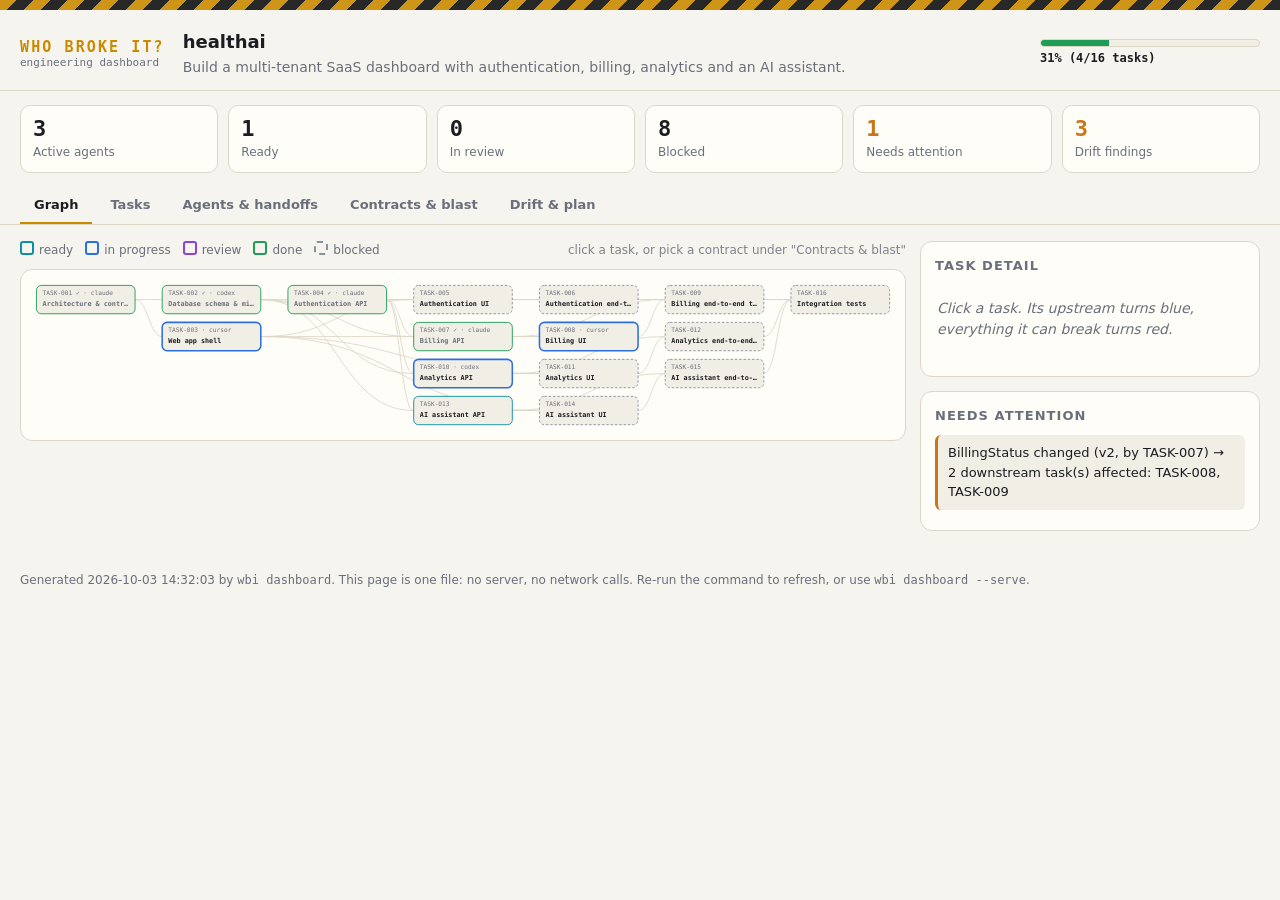
==== commit 958f2e1a: "feat(site): playable incident investigation redesign; proof section updated (gitlab.com verified) Th" ====
--- a/site/demo-dashboard.html
+++ b/site/demo-dashboard.html
@@ -87,7 +87,7 @@
 </main>
 <footer id="foot"></footer>
 <script>
-const D = {"project":{"name":"healthai","goal":"Build a multi-tenant SaaS dashboard with authentication, billing, analytics and an AI assistant."},"generated":"2026-10-02 21:51:44","status":{"project":{"name":"healthai","goal":"Build a multi-tenant SaaS dashboard with authentication, billing, analytics and an AI assistant."},"progress":{"done":4,"total":16,"pct":31},"active":[{"task":{"id":"TASK-003","title":"Web app shell","goal":"App layout, routing, design system and an authenticated-route wrapper that features plug into.","layer":"frontend","component":"web-shell","requirements":["REQ-001","REQ-002","REQ-003","REQ-004"],"dependsOn":["TASK-001"],"allowedPaths":["src/web/shell/**","src/web/components/**"],"restrictedPaths":["src/api/**","migrations/**"],"relevantFiles":[],"provides":[],"consumes":[],"acceptance":[{"text":"Shell renders with navigation placeholders for each feature"},{"text":"Test suite passes (npm test)","check":{"type":"command","cmd":"npm test"}}],"risks":[],"impact":[],"decisions":[],"effort":2,"contractVersions":{},"createdAt":"2026-10-02T16:21:38Z"},"agentId":"gemini@devc","branch":"wbi/TASK-003","ahead":1,"stale":false,"heartbeatAgoMs":4388},{"task":{"id":"TASK-008","title":"Billing UI","goal":"Build the billing screens against the published contracts.","layer":"frontend","component":"billing-ui","requirements":["REQ-002"],"dependsOn":["TASK-007","TASK-003"],"allowedPaths":["src/web/billing/**"],"restrictedPaths":["src/api/**","migrations/**"],"relevantFiles":["src/api/billing/legacy.ts"],"provides":[],"consumes":["BillingStatus","GET /api/billing","Session"],"acceptance":[{"text":"Consumes BillingStatus, GET /api/billing without redefining types"},{"text":"Loading, empty and error states handled"},{"text":"Test suite passes (npm test)","check":{"type":"command","cmd":"npm test"}}],"risks":["UI redefining contract types instead of importing them"],"impact":[],"decisions":[],"effort":2,"contractVersions":{"BillingStatus":1,"GET /api/billing":1,"Session":1},"createdAt":"2026-10-02T16:21:38Z"},"agentId":"gemini@devc","branch":"wbi/TASK-008","ahead":0,"stale":false,"heartbeatAgoMs":4388},{"task":{"id":"TASK-010","title":"Analytics API","goal":"Implement the analytics backend and the contracts other tasks build on.","layer":"backend","component":"analytics-api","requirements":["REQ-003"],"dependsOn":["TASK-002","TASK-004"],"allowedPaths":["src/api/analytics/**"],"restrictedPaths":["migrations/**","src/web/**","src/api/auth/**"],"relevantFiles":[],"provides":["AnalyticsEvent","GET /api/analytics/summary"],"consumes":["Session"],"acceptance":[{"text":"Implements AnalyticsEvent and GET /api/analytics/summary exactly as specified in .wbi/contracts"},{"text":"Validation and error responses handled for every endpoint"},{"text":"Test suite passes (npm test)","check":{"type":"command","cmd":"npm test"}}],"risks":["PII leaking into event properties","Unbounded aggregation queries"],"impact":[],"decisions":["ADR-001"],"effort":3,"contractVersions":{"AnalyticsEvent":1,"GET /api/analytics/summary":1,"Session":1},"createdAt":"2026-10-02T16:21:38Z"},"agentId":"codex@devb","branch":"wbi/TASK-010","ahead":2,"stale":false,"heartbeatAgoMs":4164}],"ready":[{"id":"TASK-013","title":"AI assistant API","goal":"Implement the ai assistant backend and the contracts other tasks build on.","layer":"backend","component":"assistant-api","requirements":["REQ-004"],"dependsOn":["TASK-002","TASK-004"],"allowedPaths":["src/api/assistant/**"],"restrictedPaths":["migrations/**","src/web/**","src/api/auth/**"],"relevantFiles":[],"provides":["AssistantMessage","POST /api/assistant/chat"],"consumes":["Session"],"acceptance":[{"text":"Implements AssistantMessage and POST /api/assistant/chat exactly as specified in .wbi/contracts"},{"text":"Validation and error responses handled for every endpoint"},{"text":"Test suite passes (npm test)","check":{"type":"command","cmd":"npm test"}}],"risks":["Prompt injection from user-supplied data","Unbounded model spend without per-tenant limits"],"impact":[],"decisions":["ADR-001"],"effort":3,"contractVersions":{"AssistantMessage":1,"POST /api/assistant/chat":1,"Session":1},"createdAt":"2026-10-02T16:21:38Z"}],"blocked":[{"task":{"id":"TASK-005","title":"Authentication UI","goal":"Build the authentication screens against the published contracts.","layer":"frontend","component":"auth-ui","requirements":["REQ-001"],"dependsOn":["TASK-004","TASK-003"],"allowedPaths":["src/web/auth/**"],"restrictedPaths":["src/api/**","migrations/**"],"relevantFiles":[],"provides":[],"consumes":["Session","POST /api/auth/login"],"acceptance":[{"text":"Consumes Session, POST /api/auth/login without redefining types"},{"text":"Loading, empty and error states handled"},{"text":"Test suite passes (npm test)","check":{"type":"command","cmd":"npm test"}}],"risks":["UI redefining contract types instead of importing them"],"impact":[],"decisions":[],"effort":2,"contractVersions":{"POST /api/auth/login":1,"Session":1},"createdAt":"2026-10-02T16:21:38Z"},"waitingFor":["TASK-003"]},{"task":{"id":"TASK-006","title":"Authentication end-to-end tests","goal":"Cover the critical authentication path end to end.","layer":"testing","component":"auth-api","requirements":["REQ-001"],"dependsOn":["TASK-004","TASK-005"],"allowedPaths":["tests/auth/**"],"restrictedPaths":["src/api/**","src/web/**"],"relevantFiles":[],"provides":[],"consumes":["Session","POST /api/auth/login"],"acceptance":[{"text":"Critical authentication path covered end to end"},{"text":"Test suite passes (npm test)","check":{"type":"command","cmd":"npm test"}}],"risks":[],"impact":[],"decisions":[],"effort":1,"contractVersions":{"POST /api/auth/login":1,"Session":1},"createdAt":"2026-10-02T16:21:38Z"},"waitingFor":["TASK-005"]},{"task":{"id":"TASK-009","title":"Billing end-to-end tests","goal":"Cover the critical billing path end to end.","layer":"testing","component":"billing-api","requirements":["REQ-002"],"dependsOn":["TASK-007","TASK-008"],"allowedPaths":["tests/billing/**"],"restrictedPaths":["src/api/**","src/web/**"],"relevantFiles":[],"provides":[],"consumes":["BillingStatus","GET /api/billing"],"acceptance":[{"text":"Critical billing path covered end to end"},{"text":"Test suite passes (npm test)","check":{"type":"command","cmd":"npm test"}}],"risks":[],"impact":[],"decisions":[],"effort":1,"contractVersions":{"BillingStatus":1,"GET /api/billing":1},"createdAt":"2026-10-02T16:21:38Z"},"waitingFor":["TASK-008"]},{"task":{"id":"TASK-011","title":"Analytics UI","goal":"Build the analytics screens against the published contracts.","layer":"frontend","component":"analytics-ui","requirements":["REQ-003"],"dependsOn":["TASK-010","TASK-003"],"allowedPaths":["src/web/analytics/**"],"restrictedPaths":["src/api/**","migrations/**"],"relevantFiles":[],"provides":[],"consumes":["AnalyticsEvent","GET /api/analytics/summary","Session"],"acceptance":[{"text":"Consumes AnalyticsEvent, GET /api/analytics/summary without redefining types"},{"text":"Loading, empty and error states handled"},{"text":"Test suite passes (npm test)","check":{"type":"command","cmd":"npm test"}}],"risks":["UI redefining contract types instead of importing them"],"impact":[],"decisions":[],"effort":2,"contractVersions":{"AnalyticsEvent":1,"GET /api/analytics/summary":1,"Session":1},"createdAt":"2026-10-02T16:21:38Z"},"waitingFor":["TASK-010","TASK-003"]},{"task":{"id":"TASK-012","title":"Analytics end-to-end tests","goal":"Cover the critical analytics path end to end.","layer":"testing","component":"analytics-api","requirements":["REQ-003"],"dependsOn":["TASK-010","TASK-011"],"allowedPaths":["tests/analytics/**"],"restrictedPaths":["src/api/**","src/web/**"],"relevantFiles":[],"provides":[],"consumes":["AnalyticsEvent","GET /api/analytics/summary"],"acceptance":[{"text":"Critical analytics path covered end to end"},{"text":"Test suite passes (npm test)","check":{"type":"command","cmd":"npm test"}}],"risks":[],"impact":[],"decisions":[],"effort":1,"contractVersions":{"AnalyticsEvent":1,"GET /api/analytics/summary":1},"createdAt":"2026-10-02T16:21:38Z"},"waitingFor":["TASK-010","TASK-011"]},{"task":{"id":"TASK-014","title":"AI assistant UI","goal":"Build the ai assistant screens against the published contracts.","layer":"frontend","component":"assistant-ui","requirements":["REQ-004"],"dependsOn":["TASK-013","TASK-003"],"allowedPaths":["src/web/assistant/**"],"restrictedPaths":["src/api/**","migrations/**"],"relevantFiles":[],"provides":[],"consumes":["AssistantMessage","POST /api/assistant/chat","Session"],"acceptance":[{"text":"Consumes AssistantMessage, POST /api/assistant/chat without redefining types"},{"text":"Loading, empty and error states handled"},{"text":"Test suite passes (npm test)","check":{"type":"command","cmd":"npm test"}}],"risks":["UI redefining contract types instead of importing them"],"impact":[],"decisions":[],"effort":2,"contractVersions":{"AssistantMessage":1,"POST /api/assistant/chat":1,"Session":1},"createdAt":"2026-10-02T16:21:38Z"},"waitingFor":["TASK-013","TASK-003"]},{"task":{"id":"TASK-015","title":"AI assistant end-to-end tests","goal":"Cover the critical ai assistant path end to end.","layer":"testing","component":"assistant-api","requirements":["REQ-004"],"dependsOn":["TASK-013","TASK-014"],"allowedPaths":["tests/assistant/**"],"restrictedPaths":["src/api/**","src/web/**"],"relevantFiles":[],"provides":[],"consumes":["AssistantMessage","POST /api/assistant/chat"],"acceptance":[{"text":"Critical ai assistant path covered end to end"},{"text":"Test suite passes (npm test)","check":{"type":"command","cmd":"npm test"}}],"risks":[],"impact":[],"decisions":[],"effort":1,"contractVersions":{"AssistantMessage":1,"POST /api/assistant/chat":1},"createdAt":"2026-10-02T16:21:38Z"},"waitingFor":["TASK-013","TASK-014"]},{"task":{"id":"TASK-016","title":"Integration tests","goal":"Verify all features work together in a clean environment.","layer":"integration","component":"integration","requirements":["REQ-001","REQ-002","REQ-003","REQ-004"],"dependsOn":["TASK-006","TASK-009","TASK-012","TASK-015"],"allowedPaths":["tests/e2e/**"],"restrictedPaths":["src/api/**","src/web/**"],"relevantFiles":[],"provides":[],"consumes":[],"acceptance":[{"text":"Full flow passes from a clean checkout"},{"text":"Test suite passes (npm test)","check":{"type":"command","cmd":"npm test"}}],"risks":[],"impact":[],"decisions":[],"effort":2,"contractVersions":{},"createdAt":"2026-10-02T16:21:38Z"},"waitingFor":["TASK-006","TASK-009","TASK-012","TASK-015"]}],"review":null,"done":[{"id":"TASK-001","title":"Architecture \u0026 contracts","goal":"Review the generated plan, finalize contracts and the constitution so parallel work can start.","layer":"architecture","component":"platform","requirements":["REQ-001","REQ-002","REQ-003","REQ-004"],"dependsOn":[],"allowedPaths":[".wbi/**","docs/**"],"restrictedPaths":[],"relevantFiles":[],"provides":[],"consumes":[],"acceptance":[{"text":"Every contract in .wbi/contracts reviewed by its provider and consumers","human":true},{"text":"Constitution rules agreed by the team","human":true}],"risks":["Skipping this review is how parallel agents diverge"],"impact":[],"decisions":["ADR-001","ADR-002","ADR-003"],"effort":1,"contractVersions":{},"createdAt":"2026-10-02T16:21:38Z"},{"id":"TASK-002","title":"Database schema \u0026 migrations","goal":"Design and migrate the schema for: Authentication, Billing, Analytics, AI assistant (tenant-scoped).","layer":"database","component":"database","requirements":["REQ-001","REQ-002","REQ-003","REQ-004"],"dependsOn":["TASK-001"],"allowedPaths":["src/db/**","migrations/**"],"restrictedPaths":[],"relevantFiles":[],"provides":[],"consumes":[],"acceptance":[{"text":"Schema covers every entity needed by the listed requirements"},{"text":"Migration applies cleanly on an empty database and is reversible"}],"risks":["Migrations are hard to reverse once shared","Missing tenant_id on a table leaks data across tenants"],"impact":["migration"],"decisions":["ADR-003"],"effort":3,"contractVersions":{},"createdAt":"2026-10-02T16:21:38Z"},{"id":"TASK-004","title":"Authentication API","goal":"Implement the authentication backend and the contracts other tasks build on.","layer":"backend","component":"auth-api","requirements":["REQ-001"],"dependsOn":["TASK-002"],"allowedPaths":["src/api/auth/**"],"restrictedPaths":["migrations/**","src/web/**"],"relevantFiles":[],"provides":["Session","POST /api/auth/login"],"consumes":[],"acceptance":[{"text":"Implements Session and POST /api/auth/login exactly as specified in .wbi/contracts"},{"text":"Validation and error responses handled for every endpoint"},{"text":"Test suite passes (npm test)","check":{"type":"command","cmd":"npm test"}}],"risks":["Session fixation and token storage mistakes","Every other feature depends on Session, so changes here ripple widely"],"impact":["security","public-api"],"decisions":["ADR-001"],"effort":3,"contractVersions":{"POST /api/auth/login":1,"Session":1},"createdAt":"2026-10-02T16:21:38Z"},{"id":"TASK-007","title":"Billing API","goal":"Implement the billing backend and the contracts other tasks build on.","layer":"backend","component":"billing-api","requirements":["REQ-002"],"dependsOn":["TASK-002","TASK-004"],"allowedPaths":["src/api/billing/**"],"restrictedPaths":["migrations/**","src/web/**","src/api/auth/**"],"relevantFiles":["src/api/billing/legacy.ts"],"provides":["BillingStatus","GET /api/billing"],"consumes":["Session"],"acceptance":[{"text":"Implements BillingStatus and GET /api/billing exactly as specified in .wbi/contracts"},{"text":"Validation and error responses handled for every endpoint"},{"text":"Test suite passes (npm test)","check":{"type":"command","cmd":"npm test"}}],"risks":["Money handling: idempotency keys and webhook retries","Status enum changes break every consumer"],"impact":["security","public-api"],"decisions":["ADR-001"],"effort":3,"contractVersions":{"BillingStatus":1,"GET /api/billing":1,"Session":1},"createdAt":"2026-10-02T16:21:38Z"}],"attention":["⚠ BillingStatus changed (v2, by TASK-007) → 2 downstream task(s) affected: TASK-008, TASK-009"],"agents":[{"id":"claude@maya","provider":"claude","type":"coding-agent","developer":"Maya","repository":"healthai","branch":"wbi/TASK-007","status":"idle","currentTask":"","capabilities":[],"heartbeat":1790958100458},{"id":"codex@devb","provider":"codex","type":"coding-agent","developer":"DevB","repository":"healthai","branch":"wbi/TASK-010","status":"working","currentTask":"TASK-010","capabilities":[],"heartbeat":1790958100739},{"id":"gemini@devc","provider":"gemini","type":"coding-agent","developer":"DevC","repository":"healthai","branch":"main","status":"working","currentTask":"TASK-008","capabilities":[],"heartbeat":1790958100515}]},"tasks":[{"id":"TASK-001","title":"Architecture \u0026 contracts","goal":"Review the generated plan, finalize contracts and the constitution so parallel work can start.","layer":"architecture","component":"platform","requirements":["REQ-001","REQ-002","REQ-003","REQ-004"],"dependsOn":[],"allowedPaths":[".wbi/**","docs/**"],"restrictedPaths":[],"relevantFiles":[],"provides":[],"consumes":[],"acceptance":[{"text":"Every contract in .wbi/contracts reviewed by its provider and consumers","human":true},{"text":"Constitution rules agreed by the team","human":true}],"risks":["Skipping this review is how parallel agents diverge"],"impact":[],"decisions":["ADR-001","ADR-002","ADR-003"],"effort":1,"contractVersions":{},"createdAt":"2026-10-02T16:21:38Z","display":"DONE","agent":"claude@maya","owner":"Maya","branch":"wbi/TASK-001"},{"id":"TASK-002","title":"Database schema \u0026 migrations","goal":"Design and migrate the schema for: Authentication, Billing, Analytics, AI assistant (tenant-scoped).","layer":"database","component":"database","requirements":["REQ-001","REQ-002","REQ-003","REQ-004"],"dependsOn":["TASK-001"],"allowedPaths":["src/db/**","migrations/**"],"restrictedPaths":[],"relevantFiles":[],"provides":[],"consumes":[],"acceptance":[{"text":"Schema covers every entity needed by the listed requirements"},{"text":"Migration applies cleanly on an empty database and is reversible"}],"risks":["Migrations are hard to reverse once shared","Missing tenant_id on a table leaks data across tenants"],"impact":["migration"],"decisions":["ADR-003"],"effort":3,"contractVersions":{},"createdAt":"2026-10-02T16:21:38Z","display":"DONE","agent":"codex@devb","owner":"DevB","branch":"wbi/TASK-002"},{"id":"TASK-003","title":"Web app shell","goal":"App layout, routing, design system and an authenticated-route wrapper that features plug into.","layer":"frontend","component":"web-shell","requirements":["REQ-001","REQ-002","REQ-003","REQ-004"],"dependsOn":["TASK-001"],"allowedPaths":["src/web/shell/**","src/web/components/**"],"restrictedPaths":["src/api/**","migrations/**"],"relevantFiles":[],"provides":[],"consumes":[],"acceptance":[{"text":"Shell renders with navigation placeholders for each feature"},{"text":"Test suite passes (npm test)","check":{"type":"command","cmd":"npm test"}}],"risks":[],"impact":[],"decisions":[],"effort":2,"contractVersions":{},"createdAt":"2026-10-02T16:21:38Z","display":"IN_PROGRESS","agent":"gemini@devc","owner":"DevC","branch":"wbi/TASK-003"},{"id":"TASK-004","title":"Authentication API","goal":"Implement the authentication backend and the contracts other tasks build on.","layer":"backend","component":"auth-api","requirements":["REQ-001"],"dependsOn":["TASK-002"],"allowedPaths":["src/api/auth/**"],"restrictedPaths":["migrations/**","src/web/**"],"relevantFiles":[],"provides":["Session","POST /api/auth/login"],"consumes":[],"acceptance":[{"text":"Implements Session and POST /api/auth/login exactly as specified in .wbi/contracts"},{"text":"Validation and error responses handled for every endpoint"},{"text":"Test suite passes (npm test)","check":{"type":"command","cmd":"npm test"}}],"risks":["Session fixation and token storage mistakes","Every other feature depends on Session, so changes here ripple widely"],"impact":["security","public-api"],"decisions":["ADR-001"],"effort":3,"contractVersions":{"POST /api/auth/login":1,"Session":1},"createdAt":"2026-10-02T16:21:38Z","display":"DONE","agent":"claude@maya","owner":"Maya","branch":"wbi/TASK-004"},{"id":"TASK-005","title":"Authentication UI","goal":"Build the authentication screens against the published contracts.","layer":"frontend","component":"auth-ui","requirements":["REQ-001"],"dependsOn":["TASK-004","TASK-003"],"allowedPaths":["src/web/auth/**"],"restrictedPaths":["src/api/**","migrations/**"],"relevantFiles":[],"provides":[],"consumes":["Session","POST /api/auth/login"],"acceptance":[{"text":"Consumes Session, POST /api/auth/login without redefining types"},{"text":"Loading, empty and error states handled"},{"text":"Test suite passes (npm test)","check":{"type":"command","cmd":"npm test"}}],"risks":["UI redefining contract types instead of importing them"],"impact":[],"decisions":[],"effort":2,"contractVersions":{"POST /api/auth/login":1,"Session":1},"createdAt":"2026-10-02T16:21:38Z","display":"BLOCKED"},{"id":"TASK-006","title":"Authentication end-to-end tests","goal":"Cover the critical authentication path end to end.","layer":"testing","component":"auth-api","requirements":["REQ-001"],"dependsOn":["TASK-004","TASK-005"],"allowedPaths":["tests/auth/**"],"restrictedPaths":["src/api/**","src/web/**"],"relevantFiles":[],"provides":[],"consumes":["Session","POST /api/auth/login"],"acceptance":[{"text":"Critical authentication path covered end to end"},{"text":"Test suite passes (npm test)","check":{"type":"command","cmd":"npm test"}}],"risks":[],"impact":[],"decisions":[],"effort":1,"contractVersions":{"POST /api/auth/login":1,"Session":1},"createdAt":"2026-10-02T16:21:38Z","display":"BLOCKED"},{"id":"TASK-007","title":"Billing API","goal":"Implement the billing backend and the contracts other tasks build on.","layer":"backend","component":"billing-api","requirements":["REQ-002"],"dependsOn":["TASK-002","TASK-004"],"allowedPaths":["src/api/billing/**"],"restrictedPaths":["migrations/**","src/web/**","src/api/auth/**"],"relevantFiles":["src/api/billing/legacy.ts"],"provides":["BillingStatus","GET /api/billing"],"consumes":["Session"],"acceptance":[{"text":"Implements BillingStatus and GET /api/billing exactly as specified in .wbi/contracts"},{"text":"Validation and error responses handled for every endpoint"},{"text":"Test suite passes (npm test)","check":{"type":"command","cmd":"npm test"}}],"risks":["Money handling: idempotency keys and webhook retries","Status enum changes break every consumer"],"impact":["security","public-api"],"decisions":["ADR-001"],"effort":3,"contractVersions":{"BillingStatus":1,"GET /api/billing":1,"Session":1},"createdAt":"2026-10-02T16:21:38Z","display":"DONE","agent":"claude@maya","owner":"Maya","branch":"wbi/TASK-007"},{"id":"TASK-008","title":"Billing UI","goal":"Build the billing screens against the published contracts.","layer":"frontend","component":"billing-ui","requirements":["REQ-002"],"dependsOn":["TASK-007","TASK-003"],"allowedPaths":["src/web/billing/**"],"restrictedPaths":["src/api/**","migrations/**"],"relevantFiles":["src/api/billing/legacy.ts"],"provides":[],"consumes":["BillingStatus","GET /api/billing","Session"],"acceptance":[{"text":"Consumes BillingStatus, GET /api/billing without redefining types"},{"text":"Loading, empty and error states handled"},{"text":"Test suite passes (npm test)","check":{"type":"command","cmd":"npm test"}}],"risks":["UI redefining contract types instead of importing them"],"impact":[],"decisions":[],"effort":2,"contractVersions":{"BillingStatus":1,"GET /api/billing":1,"Session":1},"createdAt":"2026-10-02T16:21:38Z","display":"IN_PROGRESS","agent":"gemini@devc","owner":"DevC","branch":"wbi/TASK-008"},{"id":"TASK-009","title":"Billing end-to-end tests","goal":"Cover the critical billing path end to end.","layer":"testing","component":"billing-api","requirements":["REQ-002"],"dependsOn":["TASK-007","TASK-008"],"allowedPaths":["tests/billing/**"],"restrictedPaths":["src/api/**","src/web/**"],"relevantFiles":[],"provides":[],"consumes":["BillingStatus","GET /api/billing"],"acceptance":[{"text":"Critical billing path covered end to end"},{"text":"Test suite passes (npm test)","check":{"type":"command","cmd":"npm test"}}],"risks":[],"impact":[],"decisions":[],"effort":1,"contractVersions":{"BillingStatus":1,"GET /api/billing":1},"createdAt":"2026-10-02T16:21:38Z","display":"BLOCKED"},{"id":"TASK-010","title":"Analytics API","goal":"Implement the analytics backend and the contracts other tasks build on.","layer":"backend","component":"analytics-api","requirements":["REQ-003"],"dependsOn":["TASK-002","TASK-004"],"allowedPaths":["src/api/analytics/**"],"restrictedPaths":["migrations/**","src/web/**","src/api/auth/**"],"relevantFiles":[],"provides":["AnalyticsEvent","GET /api/analytics/summary"],"consumes":["Session"],"acceptance":[{"text":"Implements AnalyticsEvent and GET /api/analytics/summary exactly as specified in .wbi/contracts"},{"text":"Validation and error responses handled for every endpoint"},{"text":"Test suite passes (npm test)","check":{"type":"command","cmd":"npm test"}}],"risks":["PII leaking into event properties","Unbounded aggregation queries"],"impact":[],"decisions":["ADR-001"],"effort":3,"contractVersions":{"AnalyticsEvent":1,"GET /api/analytics/summary":1,"Session":1},"createdAt":"2026-10-02T16:21:38Z","display":"IN_PROGRESS","agent":"codex@devb","owner":"DevB","branch":"wbi/TASK-010"},{"id":"TASK-011","title":"Analytics UI","goal":"Build the analytics screens against the published contracts.","layer":"frontend","component":"analytics-ui","requirements":["REQ-003"],"dependsOn":["TASK-010","TASK-003"],"allowedPaths":["src/web/analytics/**"],"restrictedPaths":["src/api/**","migrations/**"],"relevantFiles":[],"provides":[],"consumes":["AnalyticsEvent","GET /api/analytics/summary","Session"],"acceptance":[{"text":"Consumes AnalyticsEvent, GET /api/analytics/summary without redefining types"},{"text":"Loading, empty and error states handled"},{"text":"Test suite passes (npm test)","check":{"type":"command","cmd":"npm test"}}],"risks":["UI redefining contract types instead of importing them"],"impact":[],"decisions":[],"effort":2,"contractVersions":{"AnalyticsEvent":1,"GET /api/analytics/summary":1,"Session":1},"createdAt":"2026-10-02T16:21:38Z","display":"BLOCKED"},{"id":"TASK-012","title":"Analytics end-to-end tests","goal":"Cover the critical analytics path end to end.","layer":"testing","component":"analytics-api","requirements":["REQ-003"],"dependsOn":["TASK-010","TASK-011"],"allowedPaths":["tests/analytics/**"],"restrictedPaths":["src/api/**","src/web/**"],"relevantFiles":[],"provides":[],"consumes":["AnalyticsEvent","GET /api/analytics/summary"],"acceptance":[{"text":"Critical analytics path covered end to end"},{"text":"Test suite passes (npm test)","check":{"type":"command","cmd":"npm test"}}],"risks":[],"impact":[],"decisions":[],"effort":1,"contractVersions":{"AnalyticsEvent":1,"GET /api/analytics/summary":1},"createdAt":"2026-10-02T16:21:38Z","display":"BLOCKED"},{"id":"TASK-013","title":"AI assistant API","goal":"Implement the ai assistant backend and the contracts other tasks build on.","layer":"backend","component":"assistant-api","requirements":["REQ-004"],"dependsOn":["TASK-002","TASK-004"],"allowedPaths":["src/api/assistant/**"],"restrictedPaths":["migrations/**","src/web/**","src/api/auth/**"],"relevantFiles":[],"provides":["AssistantMessage","POST /api/assistant/chat"],"consumes":["Session"],"acceptance":[{"text":"Implements AssistantMessage and POST /api/assistant/chat exactly as specified in .wbi/contracts"},{"text":"Validation and error responses handled for every endpoint"},{"text":"Test suite passes (npm test)","check":{"type":"command","cmd":"npm test"}}],"risks":["Prompt injection from user-supplied data","Unbounded model spend without per-tenant limits"],"impact":[],"decisions":["ADR-001"],"effort":3,"contractVersions":{"AssistantMessage":1,"POST /api/assistant/chat":1,"Session":1},"createdAt":"2026-10-02T16:21:38Z","display":"READY"},{"id":"TASK-014","title":"AI assistant UI","goal":"Build the ai assistant screens against the published contracts.","layer":"frontend","component":"assistant-ui","requirements":["REQ-004"],"dependsOn":["TASK-013","TASK-003"],"allowedPaths":["src/web/assistant/**"],"restrictedPaths":["src/api/**","migrations/**"],"relevantFiles":[],"provides":[],"consumes":["AssistantMessage","POST /api/assistant/chat","Session"],"acceptance":[{"text":"Consumes AssistantMessage, POST /api/assistant/chat without redefining types"},{"text":"Loading, empty and error states handled"},{"text":"Test suite passes (npm test)","check":{"type":"command","cmd":"npm test"}}],"risks":["UI redefining contract types instead of importing them"],"impact":[],"decisions":[],"effort":2,"contractVersions":{"AssistantMessage":1,"POST /api/assistant/chat":1,"Session":1},"createdAt":"2026-10-02T16:21:38Z","display":"BLOCKED"},{"id":"TASK-015","title":"AI assistant end-to-end tests","goal":"Cover the critical ai assistant path end to end.","layer":"testing","component":"assistant-api","requirements":["REQ-004"],"dependsOn":["TASK-013","TASK-014"],"allowedPaths":["tests/assistant/**"],"restrictedPaths":["src/api/**","src/web/**"],"relevantFiles":[],"provides":[],"consumes":["AssistantMessage","POST /api/assistant/chat"],"acceptance":[{"text":"Critical ai assistant path covered end to end"},{"text":"Test suite passes (npm test)","check":{"type":"command","cmd":"npm test"}}],"risks":[],"impact":[],"decisions":[],"effort":1,"contractVersions":{"AssistantMessage":1,"POST /api/assistant/chat":1},"createdAt":"2026-10-02T16:21:38Z","display":"BLOCKED"},{"id":"TASK-016","title":"Integration tests","goal":"Verify all features work together in a clean environment.","layer":"integration","component":"integration","requirements":["REQ-001","REQ-002","REQ-003","REQ-004"],"dependsOn":["TASK-006","TASK-009","TASK-012","TASK-015"],"allowedPaths":["tests/e2e/**"],"restrictedPaths":["src/api/**","src/web/**"],"relevantFiles":[],"provides":[],"consumes":[],"acceptance":[{"text":"Full flow passes from a clean checkout"},{"text":"Test suite passes (npm test)","check":{"type":"command","cmd":"npm test"}}],"risks":[],"impact":[],"decisions":[],"effort":2,"contractVersions":{},"createdAt":"2026-10-02T16:21:38Z","display":"BLOCKED"}],"contracts":[{"name":"AnalyticsEvent","kind":"event","version":1,"providedBy":"TASK-010","shape":"{ name: string; tenantId: string; at: string; props: Record\u003cstring, unknown\u003e }","description":"Event emitted by features, consumed by analytics.","public":false,"history":[]},{"name":"AssistantMessage","kind":"type","version":1,"providedBy":"TASK-013","shape":"{ role: \"user\" | \"assistant\"; content: string; at: string }","description":"Message shape for the assistant thread.","public":false,"history":[]},{"name":"BillingStatus","kind":"type","version":1,"providedBy":"TASK-007","shape":"'active' | 'past_due' | 'canceled'","description":"Subscription state shared by API, UI and analytics.","public":false,"history":[]},{"name":"GET /api/analytics/summary","kind":"http","version":1,"providedBy":"TASK-010","shape":"→ 200 { series: { day: string; count: number }[] }","description":"Aggregated usage for charts.","public":true,"history":[]},{"name":"GET /api/billing","kind":"http","version":1,"providedBy":"TASK-007","shape":"→ 200 { status: BillingStatus; plan: string; renewsAt: string }","description":"Current subscription for the session tenant.","public":true,"history":[]},{"name":"POST /api/assistant/chat","kind":"http","version":1,"providedBy":"TASK-013","shape":"body { messages: AssistantMessage[] } → 200 stream","description":"Streaming chat endpoint.","public":true,"history":[]},{"name":"POST /api/auth/login","kind":"http","version":1,"providedBy":"TASK-004","shape":"body { email, password } → 200 { session: Session } | 401","description":"Credential login.","public":true,"history":[]},{"name":"Session","kind":"type","version":1,"providedBy":"TASK-004","shape":"{ userId: string; tenantId: string; expiresAt: string }","description":"The authenticated session every other feature reads.","public":false,"history":[]}],"drift":{"product":[{"req":"REQ-001","text":"Users can sign up, sign in and sign out securely","layers":[{"layer":"database","state":"done","tasks":["TASK-002"]},{"layer":"backend","state":"done","tasks":["TASK-004"]},{"layer":"frontend","state":"wip","tasks":["TASK-003","TASK-005"]},{"layer":"testing","state":"todo","tasks":["TASK-006"]}],"satisfied":false},{"req":"REQ-002","text":"Customers can subscribe, see their plan and cancel","layers":[{"layer":"database","state":"done","tasks":["TASK-002"]},{"layer":"backend","state":"done","tasks":["TASK-007"]},{"layer":"frontend","state":"wip","tasks":["TASK-003","TASK-008"]},{"layer":"testing","state":"todo","tasks":["TASK-009"]}],"satisfied":false},{"req":"REQ-003","text":"Admins can see usage analytics for their tenant","layers":[{"layer":"database","state":"done","tasks":["TASK-002"]},{"layer":"backend","state":"wip","tasks":["TASK-010"]},{"layer":"frontend","state":"wip","tasks":["TASK-003","TASK-011"]},{"layer":"testing","state":"todo","tasks":["TASK-012"]}],"satisfied":false},{"req":"REQ-004","text":"Users can ask the AI assistant questions about their data","layers":[{"layer":"database","state":"done","tasks":["TASK-002"]},{"layer":"backend","state":"todo","tasks":["TASK-013"]},{"layer":"frontend","state":"wip","tasks":["TASK-003","TASK-014"]},{"layer":"testing","state":"todo","tasks":["TASK-015"]}],"satisfied":false}],"architecture":[{"rule":"C6","file":"src/api/analytics/summary.ts","excerpt":"export async function summary(db: any) { return db.billing.update({ status: 'active' }); }","branch":"wbi/TASK-010"}],"context":[{"task":"TASK-008","contract":"BillingStatus","by":"TASK-007","from":1,"to":2},{"task":"TASK-009","contract":"BillingStatus","by":"TASK-007","from":1,"to":2}],"coupling":[]},"simulate":{"tasks":16,"agents":3,"agentsAssumed":false,"parallelizable":13,"criticalPath":["TASK-001","TASK-002","TASK-004","TASK-007","TASK-008","TASK-009","TASK-016"],"waves":[[{"id":"TASK-001","title":"Architecture \u0026 contracts","goal":"Review the generated plan, finalize contracts and the constitution so parallel work can start.","layer":"architecture","component":"platform","requirements":["REQ-001","REQ-002","REQ-003","REQ-004"],"dependsOn":[],"allowedPaths":[".wbi/**","docs/**"],"restrictedPaths":[],"relevantFiles":[],"provides":[],"consumes":[],"acceptance":[{"text":"Every contract in .wbi/contracts reviewed by its provider and consumers","human":true},{"text":"Constitution rules agreed by the team","human":true}],"risks":["Skipping this review is how parallel agents diverge"],"impact":[],"decisions":["ADR-001","ADR-002","ADR-003"],"effort":1,"contractVersions":{},"createdAt":"2026-10-02T16:21:38Z"}],[{"id":"TASK-002","title":"Database schema \u0026 migrations","goal":"Design and migrate the schema for: Authentication, Billing, Analytics, AI assistant (tenant-scoped).","layer":"database","component":"database","requirements":["REQ-001","REQ-002","REQ-003","REQ-004"],"dependsOn":["TASK-001"],"allowedPaths":["src/db/**","migrations/**"],"restrictedPaths":[],"relevantFiles":[],"provides":[],"consumes":[],"acceptance":[{"text":"Schema covers every entity needed by the listed requirements"},{"text":"Migration applies cleanly on an empty database and is reversible"}],"risks":["Migrations are hard to reverse once shared","Missing tenant_id on a table leaks data across tenants"],"impact":["migration"],"decisions":["ADR-003"],"effort":3,"contractVersions":{},"createdAt":"2026-10-02T16:21:38Z"},{"id":"TASK-003","title":"Web app shell","goal":"App layout, routing, design system and an authenticated-route wrapper that features plug into.","layer":"frontend","component":"web-shell","requirements":["REQ-001","REQ-002","REQ-003","REQ-004"],"dependsOn":["TASK-001"],"allowedPaths":["src/web/shell/**","src/web/components/**"],"restrictedPaths":["src/api/**","migrations/**"],"relevantFiles":[],"provides":[],"consumes":[],"acceptance":[{"text":"Shell renders with navigation placeholders for each feature"},{"text":"Test suite passes (npm test)","check":{"type":"command","cmd":"npm test"}}],"risks":[],"impact":[],"decisions":[],"effort":2,"contractVersions":{},"createdAt":"2026-10-02T16:21:38Z"}],[{"id":"TASK-004","title":"Authentication API","goal":"Implement the authentication backend and the contracts other tasks build on.","layer":"backend","component":"auth-api","requirements":["REQ-001"],"dependsOn":["TASK-002"],"allowedPaths":["src/api/auth/**"],"restrictedPaths":["migrations/**","src/web/**"],"relevantFiles":[],"provides":["Session","POST /api/auth/login"],"consumes":[],"acceptance":[{"text":"Implements Session and POST /api/auth/login exactly as specified in .wbi/contracts"},{"text":"Validation and error responses handled for every endpoint"},{"text":"Test suite passes (npm test)","check":{"type":"command","cmd":"npm test"}}],"risks":["Session fixation and token storage mistakes","Every other feature depends on Session, so changes here ripple widely"],"impact":["security","public-api"],"decisions":["ADR-001"],"effort":3,"contractVersions":{"POST /api/auth/login":1,"Session":1},"createdAt":"2026-10-02T16:21:38Z"}],[{"id":"TASK-005","title":"Authentication UI","goal":"Build the authentication screens against the published contracts.","layer":"frontend","component":"auth-ui","requirements":["REQ-001"],"dependsOn":["TASK-004","TASK-003"],"allowedPaths":["src/web/auth/**"],"restrictedPaths":["src/api/**","migrations/**"],"relevantFiles":[],"provides":[],"consumes":["Session","POST /api/auth/login"],"acceptance":[{"text":"Consumes Session, POST /api/auth/login without redefining types"},{"text":"Loading, empty and error states handled"},{"text":"Test suite passes (npm test)","check":{"type":"command","cmd":"npm test"}}],"risks":["UI redefining contract types instead of importing them"],"impact":[],"decisions":[],"effort":2,"contractVersions":{"POST /api/auth/login":1,"Session":1},"createdAt":"2026-10-02T16:21:38Z"},{"id":"TASK-007","title":"Billing API","goal":"Implement the billing backend and the contracts other tasks build on.","layer":"backend","component":"billing-api","requirements":["REQ-002"],"dependsOn":["TASK-002","TASK-004"],"allowedPaths":["src/api/billing/**"],"restrictedPaths":["migrations/**","src/web/**","src/api/auth/**"],"relevantFiles":["src/api/billing/legacy.ts"],"provides":["BillingStatus","GET /api/billing"],"consumes":["Session"],"acceptance":[{"text":"Implements BillingStatus and GET /api/billing exactly as specified in .wbi/contracts"},{"text":"Validation and error responses handled for every endpoint"},{"text":"Test suite passes (npm test)","check":{"type":"command","cmd":"npm test"}}],"risks":["Money handling: idempotency keys and webhook retries","Status enum changes break every consumer"],"impact":["security","public-api"],"decisions":["ADR-001"],"effort":3,"contractVersions":{"BillingStatus":1,"GET /api/billing":1,"Session":1},"createdAt":"2026-10-02T16:21:38Z"},{"id":"TASK-010","title":"Analytics API","goal":"Implement the analytics backend and the contracts other tasks build on.","layer":"backend","component":"analytics-api","requirements":["REQ-003"],"dependsOn":["TASK-002","TASK-004"],"allowedPaths":["src/api/analytics/**"],"restrictedPaths":["migrations/**","src/web/**","src/api/auth/**"],"relevantFiles":[],"provides":["AnalyticsEvent","GET /api/analytics/summary"],"consumes":["Session"],"acceptance":[{"text":"Implements AnalyticsEvent and GET /api/analytics/summary exactly as specified in .wbi/contracts"},{"text":"Validation and error responses handled for every endpoint"},{"text":"Test suite passes (npm test)","check":{"type":"command","cmd":"npm test"}}],"risks":["PII leaking into event properties","Unbounded aggregation queries"],"impact":[],"decisions":["ADR-001"],"effort":3,"contractVersions":{"AnalyticsEvent":1,"GET /api/analytics/summary":1,"Session":1},"createdAt":"2026-10-02T16:21:38Z"},{"id":"TASK-013","title":"AI assistant API","goal":"Implement the ai assistant backend and the contracts other tasks build on.","layer":"backend","component":"assistant-api","requirements":["REQ-004"],"dependsOn":["TASK-002","TASK-004"],"allowedPaths":["src/api/assistant/**"],"restrictedPaths":["migrations/**","src/web/**","src/api/auth/**"],"relevantFiles":[],"provides":["AssistantMessage","POST /api/assistant/chat"],"consumes":["Session"],"acceptance":[{"text":"Implements AssistantMessage and POST /api/assistant/chat exactly as specified in .wbi/contracts"},{"text":"Validation and error responses handled for every endpoint"},{"text":"Test suite passes (npm test)","check":{"type":"command","cmd":"npm test"}}],"risks":["Prompt injection from user-supplied data","Unbounded model spend without per-tenant limits"],"impact":[],"decisions":["ADR-001"],"effort":3,"contractVersions":{"AssistantMessage":1,"POST /api/assistant/chat":1,"Session":1},"createdAt":"2026-10-02T16:21:38Z"}],[{"id":"TASK-006","title":"Authentication end-to-end tests","goal":"Cover the critical authentication path end to end.","layer":"testing","component":"auth-api","requirements":["REQ-001"],"dependsOn":["TASK-004","TASK-005"],"allowedPaths":["tests/auth/**"],"restrictedPaths":["src/api/**","src/web/**"],"relevantFiles":[],"provides":[],"consumes":["Session","POST /api/auth/login"],"acceptance":[{"text":"Critical authentication path covered end to end"},{"text":"Test suite passes (npm test)","check":{"type":"command","cmd":"npm test"}}],"risks":[],"impact":[],"decisions":[],"effort":1,"contractVersions":{"POST /api/auth/login":1,"Session":1},"createdAt":"2026-10-02T16:21:38Z"},{"id":"TASK-008","title":"Billing UI","goal":"Build the billing screens against the published contracts.","layer":"frontend","component":"billing-ui","requirements":["REQ-002"],"dependsOn":["TASK-007","TASK-003"],"allowedPaths":["src/web/billing/**"],"restrictedPaths":["src/api/**","migrations/**"],"relevantFiles":["src/api/billing/legacy.ts"],"provides":[],"consumes":["BillingStatus","GET /api/billing","Session"],"acceptance":[{"text":"Consumes BillingStatus, GET /api/billing without redefining types"},{"text":"Loading, empty and error states handled"},{"text":"Test suite passes (npm test)","check":{"type":"command","cmd":"npm test"}}],"risks":["UI redefining contract types instead of importing them"],"impact":[],"decisions":[],"effort":2,"contractVersions":{"BillingStatus":1,"GET /api/billing":1,"Session":1},"createdAt":"2026-10-02T16:21:38Z"},{"id":"TASK-011","title":"Analytics UI","goal":"Build the analytics screens against the published contracts.","layer":"frontend","component":"analytics-ui","requirements":["REQ-003"],"dependsOn":["TASK-010","TASK-003"],"allowedPaths":["src/web/analytics/**"],"restrictedPaths":["src/api/**","migrations/**"],"relevantFiles":[],"provides":[],"consumes":["AnalyticsEvent","GET /api/analytics/summary","Session"],"acceptance":[{"text":"Consumes AnalyticsEvent, GET /api/analytics/summary without redefining types"},{"text":"Loading, empty and error states handled"},{"text":"Test suite passes (npm test)","check":{"type":"command","cmd":"npm test"}}],"risks":["UI redefining contract types instead of importing them"],"impact":[],"decisions":[],"effort":2,"contractVersions":{"AnalyticsEvent":1,"GET /api/analytics/summary":1,"Session":1},"createdAt":"2026-10-02T16:21:38Z"},{"id":"TASK-014","title":"AI assistant UI","goal":"Build the ai assistant screens against the published contracts.","layer":"frontend","component":"assistant-ui","requirements":["REQ-004"],"dependsOn":["TASK-013","TASK-003"],"allowedPaths":["src/web/assistant/**"],"restrictedPaths":["src/api/**","migrations/**"],"relevantFiles":[],"provides":[],"consumes":["AssistantMessage","POST /api/assistant/chat","Session"],"acceptance":[{"text":"Consumes AssistantMessage, POST /api/assistant/chat without redefining types"},{"text":"Loading, empty and error states handled"},{"text":"Test suite passes (npm test)","check":{"type":"command","cmd":"npm test"}}],"risks":["UI redefining contract types instead of importing them"],"impact":[],"decisions":[],"effort":2,"contractVersions":{"AssistantMessage":1,"POST /api/assistant/chat":1,"Session":1},"createdAt":"2026-10-02T16:21:38Z"}],[{"id":"TASK-009","title":"Billing end-to-end tests","goal":"Cover the critical billing path end to end.","layer":"testing","component":"billing-api","requirements":["REQ-002"],"dependsOn":["TASK-007","TASK-008"],"allowedPaths":["tests/billing/**"],"restrictedPaths":["src/api/**","src/web/**"],"relevantFiles":[],"provides":[],"consumes":["BillingStatus","GET /api/billing"],"acceptance":[{"text":"Critical billing path covered end to end"},{"text":"Test suite passes (npm test)","check":{"type":"command","cmd":"npm test"}}],"risks":[],"impact":[],"decisions":[],"effort":1,"contractVersions":{"BillingStatus":1,"GET /api/billing":1},"createdAt":"2026-10-02T16:21:38Z"},{"id":"TASK-012","title":"Analytics end-to-end tests","goal":"Cover the critical analytics path end to end.","layer":"testing","component":"analytics-api","requirements":["REQ-003"],"dependsOn":["TASK-010","TASK-011"],"allowedPaths":["tests/analytics/**"],"restrictedPaths":["src/api/**","src/web/**"],"relevantFiles":[],"provides":[],"consumes":["AnalyticsEvent","GET /api/analytics/summary"],"acceptance":[{"text":"Critical analytics path covered end to end"},{"text":"Test suite passes (npm test)","check":{"type":"command","cmd":"npm test"}}],"risks":[],"impact":[],"decisions":[],"effort":1,"contractVersions":{"AnalyticsEvent":1,"GET /api/analytics/summary":1},"createdAt":"2026-10-02T16:21:38Z"},{"id":"TASK-015","title":"AI assistant end-to-end tests","goal":"Cover the critical ai assistant path end to end.","layer":"testing","component":"assistant-api","requirements":["REQ-004"],"dependsOn":["TASK-013","TASK-014"],"allowedPaths":["tests/assistant/**"],"restrictedPaths":["src/api/**","src/web/**"],"relevantFiles":[],"provides":[],"consumes":["AssistantMessage","POST /api/assistant/chat"],"acceptance":[{"text":"Critical ai assistant path covered end to end"},{"text":"Test suite passes (npm test)","check":{"type":"command","cmd":"npm test"}}],"risks":[],"impact":[],"decisions":[],"effort":1,"contractVersions":{"AssistantMessage":1,"POST /api/assistant/chat":1},"createdAt":"2026-10-02T16:21:38Z"}],[{"id":"TASK-016","title":"Integration tests","goal":"Verify all features work together in a clean environment.","layer":"integration","component":"integration","requirements":["REQ-001","REQ-002","REQ-003","REQ-004"],"dependsOn":["TASK-006","TASK-009","TASK-012","TASK-015"],"allowedPaths":["tests/e2e/**"],"restrictedPaths":["src/api/**","src/web/**"],"relevantFiles":[],"provides":[],"consumes":[],"acceptance":[{"text":"Full flow passes from a clean checkout"},{"text":"Test suite passes (npm test)","check":{"type":"command","cmd":"npm test"}}],"risks":[],"impact":[],"decisions":[],"effort":2,"contractVersions":{},"createdAt":"2026-10-02T16:21:38Z"}]],"conflicts":null,"missingDeps":null,"needsApproval":["TASK-002","TASK-004","TASK-007"],"minRounds":9},"intents":null,"handoffs":[{"taskId":"TASK-001","agentId":"claude@maya","at":"2026-10-02T16:21:38Z","implemented":"Contracts and constitution reviewed","changedFiles":["docs/architecture-notes.md"],"contractChanges":[],"tests":{"ran":false},"limitations":[],"attested":[1,2],"affected":["TASK-002","TASK-003"],"branch":"wbi/TASK-001","commits":["dec2efc docs: architecture notes"]},{"taskId":"TASK-002","agentId":"codex@devb","at":"2026-10-02T16:21:39Z","implemented":"Tenant-scoped schema + initial migration","changedFiles":["migrations/001_init.sql","src/db/schema.ts"],"contractChanges":[],"tests":{"ran":true,"passed":true,"command":"echo 18 passed","summary":"18 passed"},"limitations":[],"attested":[1,2],"affected":["TASK-004","TASK-007","TASK-010","TASK-013"],"branch":"wbi/TASK-002","commits":["ea63632 feat(db): tenant-scoped schema"]},{"taskId":"TASK-004","agentId":"claude@maya","at":"2026-10-02T16:21:39Z","implemented":"Login endpoint and Session contract","changedFiles":["src/api/auth/login.ts"],"contractChanges":[],"tests":{"ran":true,"passed":true,"command":"echo 9 passed","summary":"9 passed"},"limitations":[],"attested":[1,2],"affected":["TASK-005","TASK-006","TASK-007","TASK-010","TASK-013"],"branch":"wbi/TASK-004","commits":["e53c437 feat(auth): login + Session"]},{"taskId":"TASK-007","agentId":"claude@maya","at":"2026-10-02T16:21:40Z","implemented":"Billing API v2","changedFiles":["src/api/billing/status.ts"],"contractChanges":[{"name":"BillingStatus","note":"now supports paused","version":2}],"tests":{"ran":true,"passed":true,"command":"echo 24 passed","summary":"24 passed"},"limitations":["Refund API not implemented"],"attested":[1,2],"affected":["TASK-008","TASK-009","TASK-016"],"branch":"wbi/TASK-007","commits":["ecb66bb feat(billing): status endpoint, add paused"]},{"taskId":"TASK-010","agentId":"codex@devb","at":"2026-10-02T16:21:40Z","implemented":"Analytics summary","changedFiles":["src/api/analytics/summary.ts"],"contractChanges":[],"tests":{"ran":true,"passed":true,"command":"echo 5 passed","summary":"5 passed"},"limitations":[],"attested":[1,2],"affected":["TASK-011","TASK-012"],"branch":"wbi/TASK-010","commits":["5aede5b feat(analytics): summary"]}],"blast":{"AnalyticsEvent":{"direct":["TASK-011","TASK-012"],"indirect":["TASK-016"],"risk":"MEDIUM"},"AssistantMessage":{"direct":["TASK-014","TASK-015"],"indirect":["TASK-016"],"risk":"MEDIUM"},"BillingStatus":{"direct":["TASK-008","TASK-009"],"indirect":["TASK-016"],"risk":"HIGH"},"GET /api/analytics/summary":{"direct":["TASK-011","TASK-012"],"indirect":["TASK-016"],"risk":"HIGH"},"GET /api/billing":{"direct":["TASK-008","TASK-009"],"indirect":["TASK-016"],"risk":"HIGH"},"POST /api/assistant/chat":{"direct":["TASK-014","TASK-015"],"indirect":["TASK-016"],"risk":"HIGH"},"POST /api/auth/login":{"direct":["TASK-005","TASK-006"],"indirect":["TASK-016","TASK-007","TASK-008","TASK-009","TASK-010","TASK-011","TASK-012","TASK-013","TASK-014","TASK-015"],"risk":"HIGH"},"Session":{"direct":["TASK-005","TASK-006","TASK-007","TASK-008","TASK-010","TASK-011","TASK-013","TASK-014"],"indirect":["TASK-016","TASK-009","TASK-012","TASK-015"],"risk":"HIGH"}}};
+const D = {"project":{"name":"healthai","goal":"Build a multi-tenant SaaS dashboard with authentication, billing, analytics and an AI assistant."},"generated":"2026-10-03 14:32:03","status":{"project":{"name":"healthai","goal":"Build a multi-tenant SaaS dashboard with authentication, billing, analytics and an AI assistant."},"progress":{"done":4,"total":16,"pct":31},"active":[{"task":{"id":"TASK-003","title":"Web app shell","goal":"App layout, routing, design system and an authenticated-route wrapper that features plug into.","layer":"frontend","component":"web-shell","requirements":["REQ-001","REQ-002","REQ-003","REQ-004"],"dependsOn":["TASK-001"],"allowedPaths":["src/web/shell/**","src/web/components/**"],"restrictedPaths":["src/api/**","migrations/**"],"relevantFiles":[],"provides":[],"consumes":[],"acceptance":[{"text":"Shell renders with navigation placeholders for each feature"},{"text":"Test suite passes (npm test)","check":{"type":"command","cmd":"npm test"}}],"risks":[],"impact":[],"decisions":[],"effort":2,"contractVersions":{},"createdAt":"2026-10-03T09:01:56Z"},"agentId":"cursor@devc","branch":"wbi/TASK-003","ahead":1,"stale":false,"heartbeatAgoMs":4276},{"task":{"id":"TASK-008","title":"Billing UI","goal":"Build the billing screens against the published contracts.","layer":"frontend","component":"billing-ui","requirements":["REQ-002"],"dependsOn":["TASK-007","TASK-003"],"allowedPaths":["src/web/billing/**"],"restrictedPaths":["src/api/**","migrations/**"],"relevantFiles":["src/api/billing/legacy.ts"],"provides":[],"consumes":["BillingStatus","GET /api/billing","Session"],"acceptance":[{"text":"Consumes BillingStatus, GET /api/billing without redefining types"},{"text":"Loading, empty and error states handled"},{"text":"Test suite passes (npm test)","check":{"type":"command","cmd":"npm test"}}],"risks":["UI redefining contract types instead of importing them"],"impact":[],"decisions":[],"effort":2,"contractVersions":{"BillingStatus":1,"GET /api/billing":1,"Session":1},"createdAt":"2026-10-03T09:01:56Z"},"agentId":"cursor@devc","branch":"wbi/TASK-008","ahead":0,"stale":false,"heartbeatAgoMs":4276},{"task":{"id":"TASK-010","title":"Analytics API","goal":"Implement the analytics backend and the contracts other tasks build on.","layer":"backend","component":"analytics-api","requirements":["REQ-003"],"dependsOn":["TASK-002","TASK-004"],"allowedPaths":["src/api/analytics/**"],"restrictedPaths":["migrations/**","src/web/**","src/api/auth/**"],"relevantFiles":[],"provides":["AnalyticsEvent","GET /api/analytics/summary"],"consumes":["Session"],"acceptance":[{"text":"Implements AnalyticsEvent and GET /api/analytics/summary exactly as specified in .wbi/contracts"},{"text":"Validation and error responses handled for every endpoint"},{"text":"Test suite passes (npm test)","check":{"type":"command","cmd":"npm test"}}],"risks":["PII leaking into event properties","Unbounded aggregation queries"],"impact":[],"decisions":["ADR-001"],"effort":3,"contractVersions":{"AnalyticsEvent":1,"GET /api/analytics/summary":1,"Session":1},"createdAt":"2026-10-03T09:01:56Z"},"agentId":"codex@devb","branch":"wbi/TASK-010","ahead":2,"stale":false,"heartbeatAgoMs":4052}],"ready":[{"id":"TASK-013","title":"AI assistant API","goal":"Implement the ai assistant backend and the contracts other tasks build on.","layer":"backend","component":"assistant-api","requirements":["REQ-004"],"dependsOn":["TASK-002","TASK-004"],"allowedPaths":["src/api/assistant/**"],"restrictedPaths":["migrations/**","src/web/**","src/api/auth/**"],"relevantFiles":[],"provides":["AssistantMessage","POST /api/assistant/chat"],"consumes":["Session"],"acceptance":[{"text":"Implements AssistantMessage and POST /api/assistant/chat exactly as specified in .wbi/contracts"},{"text":"Validation and error responses handled for every endpoint"},{"text":"Test suite passes (npm test)","check":{"type":"command","cmd":"npm test"}}],"risks":["Prompt injection from user-supplied data","Unbounded model spend without per-tenant limits"],"impact":[],"decisions":["ADR-001"],"effort":3,"contractVersions":{"AssistantMessage":1,"POST /api/assistant/chat":1,"Session":1},"createdAt":"2026-10-03T09:01:56Z"}],"blocked":[{"task":{"id":"TASK-005","title":"Authentication UI","goal":"Build the authentication screens against the published contracts.","layer":"frontend","component":"auth-ui","requirements":["REQ-001"],"dependsOn":["TASK-004","TASK-003"],"allowedPaths":["src/web/auth/**"],"restrictedPaths":["src/api/**","migrations/**"],"relevantFiles":[],"provides":[],"consumes":["Session","POST /api/auth/login"],"acceptance":[{"text":"Consumes Session, POST /api/auth/login without redefining types"},{"text":"Loading, empty and error states handled"},{"text":"Test suite passes (npm test)","check":{"type":"command","cmd":"npm test"}}],"risks":["UI redefining contract types instead of importing them"],"impact":[],"decisions":[],"effort":2,"contractVersions":{"POST /api/auth/login":1,"Session":1},"createdAt":"2026-10-03T09:01:56Z"},"waitingFor":["TASK-003"]},{"task":{"id":"TASK-006","title":"Authentication end-to-end tests","goal":"Cover the critical authentication path end to end.","layer":"testing","component":"auth-api","requirements":["REQ-001"],"dependsOn":["TASK-004","TASK-005"],"allowedPaths":["tests/auth/**"],"restrictedPaths":["src/api/**","src/web/**"],"relevantFiles":[],"provides":[],"consumes":["Session","POST /api/auth/login"],"acceptance":[{"text":"Critical authentication path covered end to end"},{"text":"Test suite passes (npm test)","check":{"type":"command","cmd":"npm test"}}],"risks":[],"impact":[],"decisions":[],"effort":1,"contractVersions":{"POST /api/auth/login":1,"Session":1},"createdAt":"2026-10-03T09:01:56Z"},"waitingFor":["TASK-005"]},{"task":{"id":"TASK-009","title":"Billing end-to-end tests","goal":"Cover the critical billing path end to end.","layer":"testing","component":"billing-api","requirements":["REQ-002"],"dependsOn":["TASK-007","TASK-008"],"allowedPaths":["tests/billing/**"],"restrictedPaths":["src/api/**","src/web/**"],"relevantFiles":[],"provides":[],"consumes":["BillingStatus","GET /api/billing"],"acceptance":[{"text":"Critical billing path covered end to end"},{"text":"Test suite passes (npm test)","check":{"type":"command","cmd":"npm test"}}],"risks":[],"impact":[],"decisions":[],"effort":1,"contractVersions":{"BillingStatus":1,"GET /api/billing":1},"createdAt":"2026-10-03T09:01:56Z"},"waitingFor":["TASK-008"]},{"task":{"id":"TASK-011","title":"Analytics UI","goal":"Build the analytics screens against the published contracts.","layer":"frontend","component":"analytics-ui","requirements":["REQ-003"],"dependsOn":["TASK-010","TASK-003"],"allowedPaths":["src/web/analytics/**"],"restrictedPaths":["src/api/**","migrations/**"],"relevantFiles":[],"provides":[],"consumes":["AnalyticsEvent","GET /api/analytics/summary","Session"],"acceptance":[{"text":"Consumes AnalyticsEvent, GET /api/analytics/summary without redefining types"},{"text":"Loading, empty and error states handled"},{"text":"Test suite passes (npm test)","check":{"type":"command","cmd":"npm test"}}],"risks":["UI redefining contract types instead of importing them"],"impact":[],"decisions":[],"effort":2,"contractVersions":{"AnalyticsEvent":1,"GET /api/analytics/summary":1,"Session":1},"createdAt":"2026-10-03T09:01:56Z"},"waitingFor":["TASK-010","TASK-003"]},{"task":{"id":"TASK-012","title":"Analytics end-to-end tests","goal":"Cover the critical analytics path end to end.","layer":"testing","component":"analytics-api","requirements":["REQ-003"],"dependsOn":["TASK-010","TASK-011"],"allowedPaths":["tests/analytics/**"],"restrictedPaths":["src/api/**","src/web/**"],"relevantFiles":[],"provides":[],"consumes":["AnalyticsEvent","GET /api/analytics/summary"],"acceptance":[{"text":"Critical analytics path covered end to end"},{"text":"Test suite passes (npm test)","check":{"type":"command","cmd":"npm test"}}],"risks":[],"impact":[],"decisions":[],"effort":1,"contractVersions":{"AnalyticsEvent":1,"GET /api/analytics/summary":1},"createdAt":"2026-10-03T09:01:56Z"},"waitingFor":["TASK-010","TASK-011"]},{"task":{"id":"TASK-014","title":"AI assistant UI","goal":"Build the ai assistant screens against the published contracts.","layer":"frontend","component":"assistant-ui","requirements":["REQ-004"],"dependsOn":["TASK-013","TASK-003"],"allowedPaths":["src/web/assistant/**"],"restrictedPaths":["src/api/**","migrations/**"],"relevantFiles":[],"provides":[],"consumes":["AssistantMessage","POST /api/assistant/chat","Session"],"acceptance":[{"text":"Consumes AssistantMessage, POST /api/assistant/chat without redefining types"},{"text":"Loading, empty and error states handled"},{"text":"Test suite passes (npm test)","check":{"type":"command","cmd":"npm test"}}],"risks":["UI redefining contract types instead of importing them"],"impact":[],"decisions":[],"effort":2,"contractVersions":{"AssistantMessage":1,"POST /api/assistant/chat":1,"Session":1},"createdAt":"2026-10-03T09:01:56Z"},"waitingFor":["TASK-013","TASK-003"]},{"task":{"id":"TASK-015","title":"AI assistant end-to-end tests","goal":"Cover the critical ai assistant path end to end.","layer":"testing","component":"assistant-api","requirements":["REQ-004"],"dependsOn":["TASK-013","TASK-014"],"allowedPaths":["tests/assistant/**"],"restrictedPaths":["src/api/**","src/web/**"],"relevantFiles":[],"provides":[],"consumes":["AssistantMessage","POST /api/assistant/chat"],"acceptance":[{"text":"Critical ai assistant path covered end to end"},{"text":"Test suite passes (npm test)","check":{"type":"command","cmd":"npm test"}}],"risks":[],"impact":[],"decisions":[],"effort":1,"contractVersions":{"AssistantMessage":1,"POST /api/assistant/chat":1},"createdAt":"2026-10-03T09:01:56Z"},"waitingFor":["TASK-013","TASK-014"]},{"task":{"id":"TASK-016","title":"Integration tests","goal":"Verify all features work together in a clean environment.","layer":"integration","component":"integration","requirements":["REQ-001","REQ-002","REQ-003","REQ-004"],"dependsOn":["TASK-006","TASK-009","TASK-012","TASK-015"],"allowedPaths":["tests/e2e/**"],"restrictedPaths":["src/api/**","src/web/**"],"relevantFiles":[],"provides":[],"consumes":[],"acceptance":[{"text":"Full flow passes from a clean checkout"},{"text":"Test suite passes (npm test)","check":{"type":"command","cmd":"npm test"}}],"risks":[],"impact":[],"decisions":[],"effort":2,"contractVersions":{},"createdAt":"2026-10-03T09:01:56Z"},"waitingFor":["TASK-006","TASK-009","TASK-012","TASK-015"]}],"review":null,"done":[{"id":"TASK-001","title":"Architecture \u0026 contracts","goal":"Review the generated plan, finalize contracts and the constitution so parallel work can start.","layer":"architecture","component":"platform","requirements":["REQ-001","REQ-002","REQ-003","REQ-004"],"dependsOn":[],"allowedPaths":[".wbi/**","docs/**"],"restrictedPaths":[],"relevantFiles":[],"provides":[],"consumes":[],"acceptance":[{"text":"Every contract in .wbi/contracts reviewed by its provider and consumers","human":true},{"text":"Constitution rules agreed by the team","human":true}],"risks":["Skipping this review is how parallel agents diverge"],"impact":[],"decisions":["ADR-001","ADR-002","ADR-003"],"effort":1,"contractVersions":{},"createdAt":"2026-10-03T09:01:56Z"},{"id":"TASK-002","title":"Database schema \u0026 migrations","goal":"Design and migrate the schema for: Authentication, Billing, Analytics, AI assistant (tenant-scoped).","layer":"database","component":"database","requirements":["REQ-001","REQ-002","REQ-003","REQ-004"],"dependsOn":["TASK-001"],"allowedPaths":["src/db/**","migrations/**"],"restrictedPaths":[],"relevantFiles":[],"provides":[],"consumes":[],"acceptance":[{"text":"Schema covers every entity needed by the listed requirements"},{"text":"Migration applies cleanly on an empty database and is reversible"}],"risks":["Migrations are hard to reverse once shared","Missing tenant_id on a table leaks data across tenants"],"impact":["migration"],"decisions":["ADR-003"],"effort":3,"contractVersions":{},"createdAt":"2026-10-03T09:01:56Z"},{"id":"TASK-004","title":"Authentication API","goal":"Implement the authentication backend and the contracts other tasks build on.","layer":"backend","component":"auth-api","requirements":["REQ-001"],"dependsOn":["TASK-002"],"allowedPaths":["src/api/auth/**"],"restrictedPaths":["migrations/**","src/web/**"],"relevantFiles":[],"provides":["Session","POST /api/auth/login"],"consumes":[],"acceptance":[{"text":"Implements Session and POST /api/auth/login exactly as specified in .wbi/contracts"},{"text":"Validation and error responses handled for every endpoint"},{"text":"Test suite passes (npm test)","check":{"type":"command","cmd":"npm test"}}],"risks":["Session fixation and token storage mistakes","Every other feature depends on Session, so changes here ripple widely"],"impact":["security","public-api"],"decisions":["ADR-001"],"effort":3,"contractVersions":{"POST /api/auth/login":1,"Session":1},"createdAt":"2026-10-03T09:01:56Z"},{"id":"TASK-007","title":"Billing API","goal":"Implement the billing backend and the contracts other tasks build on.","layer":"backend","component":"billing-api","requirements":["REQ-002"],"dependsOn":["TASK-002","TASK-004"],"allowedPaths":["src/api/billing/**"],"restrictedPaths":["migrations/**","src/web/**","src/api/auth/**"],"relevantFiles":["src/api/billing/legacy.ts"],"provides":["BillingStatus","GET /api/billing"],"consumes":["Session"],"acceptance":[{"text":"Implements BillingStatus and GET /api/billing exactly as specified in .wbi/contracts"},{"text":"Validation and error responses handled for every endpoint"},{"text":"Test suite passes (npm test)","check":{"type":"command","cmd":"npm test"}}],"risks":["Money handling: idempotency keys and webhook retries","Status enum changes break every consumer"],"impact":["security","public-api"],"decisions":["ADR-001"],"effort":3,"contractVersions":{"BillingStatus":1,"GET /api/billing":1,"Session":1},"createdAt":"2026-10-03T09:01:56Z"}],"attention":["⚠ BillingStatus changed (v2, by TASK-007) → 2 downstream task(s) affected: TASK-008, TASK-009"],"agents":[{"id":"claude@maya","provider":"claude","type":"coding-agent","developer":"Maya","repository":"healthai","branch":"wbi/TASK-007","status":"idle","currentTask":"","capabilities":[],"heartbeat":1791018119217},{"id":"codex@devb","provider":"codex","type":"coding-agent","developer":"DevB","repository":"healthai","branch":"wbi/TASK-010","status":"working","currentTask":"TASK-010","capabilities":[],"heartbeat":1791018119496},{"id":"cursor@devc","provider":"cursor","type":"coding-agent","developer":"DevC","repository":"healthai","branch":"main","status":"working","currentTask":"TASK-008","capabilities":[],"heartbeat":1791018119272}]},"tasks":[{"id":"TASK-001","title":"Architecture \u0026 contracts","goal":"Review the generated plan, finalize contracts and the constitution so parallel work can start.","layer":"architecture","component":"platform","requirements":["REQ-001","REQ-002","REQ-003","REQ-004"],"dependsOn":[],"allowedPaths":[".wbi/**","docs/**"],"restrictedPaths":[],"relevantFiles":[],"provides":[],"consumes":[],"acceptance":[{"text":"Every contract in .wbi/contracts reviewed by its provider and consumers","human":true},{"text":"Constitution rules agreed by the team","human":true}],"risks":["Skipping this review is how parallel agents diverge"],"impact":[],"decisions":["ADR-001","ADR-002","ADR-003"],"effort":1,"contractVersions":{},"createdAt":"2026-10-03T09:01:56Z","display":"DONE","agent":"claude@maya","owner":"Maya","branch":"wbi/TASK-001"},{"id":"TASK-002","title":"Database schema \u0026 migrations","goal":"Design and migrate the schema for: Authentication, Billing, Analytics, AI assistant (tenant-scoped).","layer":"database","component":"database","requirements":["REQ-001","REQ-002","REQ-003","REQ-004"],"dependsOn":["TASK-001"],"allowedPaths":["src/db/**","migrations/**"],"restrictedPaths":[],"relevantFiles":[],"provides":[],"consumes":[],"acceptance":[{"text":"Schema covers every entity needed by the listed requirements"},{"text":"Migration applies cleanly on an empty database and is reversible"}],"risks":["Migrations are hard to reverse once shared","Missing tenant_id on a table leaks data across tenants"],"impact":["migration"],"decisions":["ADR-003"],"effort":3,"contractVersions":{},"createdAt":"2026-10-03T09:01:56Z","display":"DONE","agent":"codex@devb","owner":"DevB","branch":"wbi/TASK-002"},{"id":"TASK-003","title":"Web app shell","goal":"App layout, routing, design system and an authenticated-route wrapper that features plug into.","layer":"frontend","component":"web-shell","requirements":["REQ-001","REQ-002","REQ-003","REQ-004"],"dependsOn":["TASK-001"],"allowedPaths":["src/web/shell/**","src/web/components/**"],"restrictedPaths":["src/api/**","migrations/**"],"relevantFiles":[],"provides":[],"consumes":[],"acceptance":[{"text":"Shell renders with navigation placeholders for each feature"},{"text":"Test suite passes (npm test)","check":{"type":"command","cmd":"npm test"}}],"risks":[],"impact":[],"decisions":[],"effort":2,"contractVersions":{},"createdAt":"2026-10-03T09:01:56Z","display":"IN_PROGRESS","agent":"cursor@devc","owner":"DevC","branch":"wbi/TASK-003"},{"id":"TASK-004","title":"Authentication API","goal":"Implement the authentication backend and the contracts other tasks build on.","layer":"backend","component":"auth-api","requirements":["REQ-001"],"dependsOn":["TASK-002"],"allowedPaths":["src/api/auth/**"],"restrictedPaths":["migrations/**","src/web/**"],"relevantFiles":[],"provides":["Session","POST /api/auth/login"],"consumes":[],"acceptance":[{"text":"Implements Session and POST /api/auth/login exactly as specified in .wbi/contracts"},{"text":"Validation and error responses handled for every endpoint"},{"text":"Test suite passes (npm test)","check":{"type":"command","cmd":"npm test"}}],"risks":["Session fixation and token storage mistakes","Every other feature depends on Session, so changes here ripple widely"],"impact":["security","public-api"],"decisions":["ADR-001"],"effort":3,"contractVersions":{"POST /api/auth/login":1,"Session":1},"createdAt":"2026-10-03T09:01:56Z","display":"DONE","agent":"claude@maya","owner":"Maya","branch":"wbi/TASK-004"},{"id":"TASK-005","title":"Authentication UI","goal":"Build the authentication screens against the published contracts.","layer":"frontend","component":"auth-ui","requirements":["REQ-001"],"dependsOn":["TASK-004","TASK-003"],"allowedPaths":["src/web/auth/**"],"restrictedPaths":["src/api/**","migrations/**"],"relevantFiles":[],"provides":[],"consumes":["Session","POST /api/auth/login"],"acceptance":[{"text":"Consumes Session, POST /api/auth/login without redefining types"},{"text":"Loading, empty and error states handled"},{"text":"Test suite passes (npm test)","check":{"type":"command","cmd":"npm test"}}],"risks":["UI redefining contract types instead of importing them"],"impact":[],"decisions":[],"effort":2,"contractVersions":{"POST /api/auth/login":1,"Session":1},"createdAt":"2026-10-03T09:01:56Z","display":"BLOCKED"},{"id":"TASK-006","title":"Authentication end-to-end tests","goal":"Cover the critical authentication path end to end.","layer":"testing","component":"auth-api","requirements":["REQ-001"],"dependsOn":["TASK-004","TASK-005"],"allowedPaths":["tests/auth/**"],"restrictedPaths":["src/api/**","src/web/**"],"relevantFiles":[],"provides":[],"consumes":["Session","POST /api/auth/login"],"acceptance":[{"text":"Critical authentication path covered end to end"},{"text":"Test suite passes (npm test)","check":{"type":"command","cmd":"npm test"}}],"risks":[],"impact":[],"decisions":[],"effort":1,"contractVersions":{"POST /api/auth/login":1,"Session":1},"createdAt":"2026-10-03T09:01:56Z","display":"BLOCKED"},{"id":"TASK-007","title":"Billing API","goal":"Implement the billing backend and the contracts other tasks build on.","layer":"backend","component":"billing-api","requirements":["REQ-002"],"dependsOn":["TASK-002","TASK-004"],"allowedPaths":["src/api/billing/**"],"restrictedPaths":["migrations/**","src/web/**","src/api/auth/**"],"relevantFiles":["src/api/billing/legacy.ts"],"provides":["BillingStatus","GET /api/billing"],"consumes":["Session"],"acceptance":[{"text":"Implements BillingStatus and GET /api/billing exactly as specified in .wbi/contracts"},{"text":"Validation and error responses handled for every endpoint"},{"text":"Test suite passes (npm test)","check":{"type":"command","cmd":"npm test"}}],"risks":["Money handling: idempotency keys and webhook retries","Status enum changes break every consumer"],"impact":["security","public-api"],"decisions":["ADR-001"],"effort":3,"contractVersions":{"BillingStatus":1,"GET /api/billing":1,"Session":1},"createdAt":"2026-10-03T09:01:56Z","display":"DONE","agent":"claude@maya","owner":"Maya","branch":"wbi/TASK-007"},{"id":"TASK-008","title":"Billing UI","goal":"Build the billing screens against the published contracts.","layer":"frontend","component":"billing-ui","requirements":["REQ-002"],"dependsOn":["TASK-007","TASK-003"],"allowedPaths":["src/web/billing/**"],"restrictedPaths":["src/api/**","migrations/**"],"relevantFiles":["src/api/billing/legacy.ts"],"provides":[],"consumes":["BillingStatus","GET /api/billing","Session"],"acceptance":[{"text":"Consumes BillingStatus, GET /api/billing without redefining types"},{"text":"Loading, empty and error states handled"},{"text":"Test suite passes (npm test)","check":{"type":"command","cmd":"npm test"}}],"risks":["UI redefining contract types instead of importing them"],"impact":[],"decisions":[],"effort":2,"contractVersions":{"BillingStatus":1,"GET /api/billing":1,"Session":1},"createdAt":"2026-10-03T09:01:56Z","display":"IN_PROGRESS","agent":"cursor@devc","owner":"DevC","branch":"wbi/TASK-008"},{"id":"TASK-009","title":"Billing end-to-end tests","goal":"Cover the critical billing path end to end.","layer":"testing","component":"billing-api","requirements":["REQ-002"],"dependsOn":["TASK-007","TASK-008"],"allowedPaths":["tests/billing/**"],"restrictedPaths":["src/api/**","src/web/**"],"relevantFiles":[],"provides":[],"consumes":["BillingStatus","GET /api/billing"],"acceptance":[{"text":"Critical billing path covered end to end"},{"text":"Test suite passes (npm test)","check":{"type":"command","cmd":"npm test"}}],"risks":[],"impact":[],"decisions":[],"effort":1,"contractVersions":{"BillingStatus":1,"GET /api/billing":1},"createdAt":"2026-10-03T09:01:56Z","display":"BLOCKED"},{"id":"TASK-010","title":"Analytics API","goal":"Implement the analytics backend and the contracts other tasks build on.","layer":"backend","component":"analytics-api","requirements":["REQ-003"],"dependsOn":["TASK-002","TASK-004"],"allowedPaths":["src/api/analytics/**"],"restrictedPaths":["migrations/**","src/web/**","src/api/auth/**"],"relevantFiles":[],"provides":["AnalyticsEvent","GET /api/analytics/summary"],"consumes":["Session"],"acceptance":[{"text":"Implements AnalyticsEvent and GET /api/analytics/summary exactly as specified in .wbi/contracts"},{"text":"Validation and error responses handled for every endpoint"},{"text":"Test suite passes (npm test)","check":{"type":"command","cmd":"npm test"}}],"risks":["PII leaking into event properties","Unbounded aggregation queries"],"impact":[],"decisions":["ADR-001"],"effort":3,"contractVersions":{"AnalyticsEvent":1,"GET /api/analytics/summary":1,"Session":1},"createdAt":"2026-10-03T09:01:56Z","display":"IN_PROGRESS","agent":"codex@devb","owner":"DevB","branch":"wbi/TASK-010"},{"id":"TASK-011","title":"Analytics UI","goal":"Build the analytics screens against the published contracts.","layer":"frontend","component":"analytics-ui","requirements":["REQ-003"],"dependsOn":["TASK-010","TASK-003"],"allowedPaths":["src/web/analytics/**"],"restrictedPaths":["src/api/**","migrations/**"],"relevantFiles":[],"provides":[],"consumes":["AnalyticsEvent","GET /api/analytics/summary","Session"],"acceptance":[{"text":"Consumes AnalyticsEvent, GET /api/analytics/summary without redefining types"},{"text":"Loading, empty and error states handled"},{"text":"Test suite passes (npm test)","check":{"type":"command","cmd":"npm test"}}],"risks":["UI redefining contract types instead of importing them"],"impact":[],"decisions":[],"effort":2,"contractVersions":{"AnalyticsEvent":1,"GET /api/analytics/summary":1,"Session":1},"createdAt":"2026-10-03T09:01:56Z","display":"BLOCKED"},{"id":"TASK-012","title":"Analytics end-to-end tests","goal":"Cover the critical analytics path end to end.","layer":"testing","component":"analytics-api","requirements":["REQ-003"],"dependsOn":["TASK-010","TASK-011"],"allowedPaths":["tests/analytics/**"],"restrictedPaths":["src/api/**","src/web/**"],"relevantFiles":[],"provides":[],"consumes":["AnalyticsEvent","GET /api/analytics/summary"],"acceptance":[{"text":"Critical analytics path covered end to end"},{"text":"Test suite passes (npm test)","check":{"type":"command","cmd":"npm test"}}],"risks":[],"impact":[],"decisions":[],"effort":1,"contractVersions":{"AnalyticsEvent":1,"GET /api/analytics/summary":1},"createdAt":"2026-10-03T09:01:56Z","display":"BLOCKED"},{"id":"TASK-013","title":"AI assistant API","goal":"Implement the ai assistant backend and the contracts other tasks build on.","layer":"backend","component":"assistant-api","requirements":["REQ-004"],"dependsOn":["TASK-002","TASK-004"],"allowedPaths":["src/api/assistant/**"],"restrictedPaths":["migrations/**","src/web/**","src/api/auth/**"],"relevantFiles":[],"provides":["AssistantMessage","POST /api/assistant/chat"],"consumes":["Session"],"acceptance":[{"text":"Implements AssistantMessage and POST /api/assistant/chat exactly as specified in .wbi/contracts"},{"text":"Validation and error responses handled for every endpoint"},{"text":"Test suite passes (npm test)","check":{"type":"command","cmd":"npm test"}}],"risks":["Prompt injection from user-supplied data","Unbounded model spend without per-tenant limits"],"impact":[],"decisions":["ADR-001"],"effort":3,"contractVersions":{"AssistantMessage":1,"POST /api/assistant/chat":1,"Session":1},"createdAt":"2026-10-03T09:01:56Z","display":"READY"},{"id":"TASK-014","title":"AI assistant UI","goal":"Build the ai assistant screens against the published contracts.","layer":"frontend","component":"assistant-ui","requirements":["REQ-004"],"dependsOn":["TASK-013","TASK-003"],"allowedPaths":["src/web/assistant/**"],"restrictedPaths":["src/api/**","migrations/**"],"relevantFiles":[],"provides":[],"consumes":["AssistantMessage","POST /api/assistant/chat","Session"],"acceptance":[{"text":"Consumes AssistantMessage, POST /api/assistant/chat without redefining types"},{"text":"Loading, empty and error states handled"},{"text":"Test suite passes (npm test)","check":{"type":"command","cmd":"npm test"}}],"risks":["UI redefining contract types instead of importing them"],"impact":[],"decisions":[],"effort":2,"contractVersions":{"AssistantMessage":1,"POST /api/assistant/chat":1,"Session":1},"createdAt":"2026-10-03T09:01:56Z","display":"BLOCKED"},{"id":"TASK-015","title":"AI assistant end-to-end tests","goal":"Cover the critical ai assistant path end to end.","layer":"testing","component":"assistant-api","requirements":["REQ-004"],"dependsOn":["TASK-013","TASK-014"],"allowedPaths":["tests/assistant/**"],"restrictedPaths":["src/api/**","src/web/**"],"relevantFiles":[],"provides":[],"consumes":["AssistantMessage","POST /api/assistant/chat"],"acceptance":[{"text":"Critical ai assistant path covered end to end"},{"text":"Test suite passes (npm test)","check":{"type":"command","cmd":"npm test"}}],"risks":[],"impact":[],"decisions":[],"effort":1,"contractVersions":{"AssistantMessage":1,"POST /api/assistant/chat":1},"createdAt":"2026-10-03T09:01:56Z","display":"BLOCKED"},{"id":"TASK-016","title":"Integration tests","goal":"Verify all features work together in a clean environment.","layer":"integration","component":"integration","requirements":["REQ-001","REQ-002","REQ-003","REQ-004"],"dependsOn":["TASK-006","TASK-009","TASK-012","TASK-015"],"allowedPaths":["tests/e2e/**"],"restrictedPaths":["src/api/**","src/web/**"],"relevantFiles":[],"provides":[],"consumes":[],"acceptance":[{"text":"Full flow passes from a clean checkout"},{"text":"Test suite passes (npm test)","check":{"type":"command","cmd":"npm test"}}],"risks":[],"impact":[],"decisions":[],"effort":2,"contractVersions":{},"createdAt":"2026-10-03T09:01:56Z","display":"BLOCKED"}],"contracts":[{"name":"AnalyticsEvent","kind":"event","version":1,"providedBy":"TASK-010","shape":"{ name: string; tenantId: string; at: string; props: Record\u003cstring, unknown\u003e }","description":"Event emitted by features, consumed by analytics.","public":false,"history":[]},{"name":"AssistantMessage","kind":"type","version":1,"providedBy":"TASK-013","shape":"{ role: \"user\" | \"assistant\"; content: string; at: string }","description":"Message shape for the assistant thread.","public":false,"history":[]},{"name":"BillingStatus","kind":"type","version":1,"providedBy":"TASK-007","shape":"'active' | 'past_due' | 'canceled'","description":"Subscription state shared by API, UI and analytics.","public":false,"history":[]},{"name":"GET /api/analytics/summary","kind":"http","version":1,"providedBy":"TASK-010","shape":"→ 200 { series: { day: string; count: number }[] }","description":"Aggregated usage for charts.","public":true,"history":[]},{"name":"GET /api/billing","kind":"http","version":1,"providedBy":"TASK-007","shape":"→ 200 { status: BillingStatus; plan: string; renewsAt: string }","description":"Current subscription for the session tenant.","public":true,"history":[]},{"name":"POST /api/assistant/chat","kind":"http","version":1,"providedBy":"TASK-013","shape":"body { messages: AssistantMessage[] } → 200 stream","description":"Streaming chat endpoint.","public":true,"history":[]},{"name":"POST /api/auth/login","kind":"http","version":1,"providedBy":"TASK-004","shape":"body { email, password } → 200 { session: Session } | 401","description":"Credential login.","public":true,"history":[]},{"name":"Session","kind":"type","version":1,"providedBy":"TASK-004","shape":"{ userId: string; tenantId: string; expiresAt: string }","description":"The authenticated session every other feature reads.","public":false,"history":[]}],"drift":{"product":[{"req":"REQ-001","text":"Users can sign up, sign in and sign out securely","layers":[{"layer":"database","state":"done","tasks":["TASK-002"]},{"layer":"backend","state":"done","tasks":["TASK-004"]},{"layer":"frontend","state":"wip","tasks":["TASK-003","TASK-005"]},{"layer":"testing","state":"todo","tasks":["TASK-006"]}],"satisfied":false},{"req":"REQ-002","text":"Customers can subscribe, see their plan and cancel","layers":[{"layer":"database","state":"done","tasks":["TASK-002"]},{"layer":"backend","state":"done","tasks":["TASK-007"]},{"layer":"frontend","state":"wip","tasks":["TASK-003","TASK-008"]},{"layer":"testing","state":"todo","tasks":["TASK-009"]}],"satisfied":false},{"req":"REQ-003","text":"Admins can see usage analytics for their tenant","layers":[{"layer":"database","state":"done","tasks":["TASK-002"]},{"layer":"backend","state":"wip","tasks":["TASK-010"]},{"layer":"frontend","state":"wip","tasks":["TASK-003","TASK-011"]},{"layer":"testing","state":"todo","tasks":["TASK-012"]}],"satisfied":false},{"req":"REQ-004","text":"Users can ask the AI assistant questions about their data","layers":[{"layer":"database","state":"done","tasks":["TASK-002"]},{"layer":"backend","state":"todo","tasks":["TASK-013"]},{"layer":"frontend","state":"wip","tasks":["TASK-003","TASK-014"]},{"layer":"testing","state":"todo","tasks":["TASK-015"]}],"satisfied":false}],"architecture":[{"rule":"C6","file":"src/api/analytics/summary.ts","excerpt":"export async function summary(db: any) { return db.billing.update({ status: 'active' }); }","branch":"wbi/TASK-010"}],"context":[{"task":"TASK-008","contract":"BillingStatus","by":"TASK-007","from":1,"to":2},{"task":"TASK-009","contract":"BillingStatus","by":"TASK-007","from":1,"to":2}],"coupling":[]},"simulate":{"tasks":16,"agents":3,"agentsAssumed":false,"parallelizable":13,"criticalPath":["TASK-001","TASK-002","TASK-004","TASK-007","TASK-008","TASK-009","TASK-016"],"waves":[[{"id":"TASK-001","title":"Architecture \u0026 contracts","goal":"Review the generated plan, finalize contracts and the constitution so parallel work can start.","layer":"architecture","component":"platform","requirements":["REQ-001","REQ-002","REQ-003","REQ-004"],"dependsOn":[],"allowedPaths":[".wbi/**","docs/**"],"restrictedPaths":[],"relevantFiles":[],"provides":[],"consumes":[],"acceptance":[{"text":"Every contract in .wbi/contracts reviewed by its provider and consumers","human":true},{"text":"Constitution rules agreed by the team","human":true}],"risks":["Skipping this review is how parallel agents diverge"],"impact":[],"decisions":["ADR-001","ADR-002","ADR-003"],"effort":1,"contractVersions":{},"createdAt":"2026-10-03T09:01:56Z"}],[{"id":"TASK-002","title":"Database schema \u0026 migrations","goal":"Design and migrate the schema for: Authentication, Billing, Analytics, AI assistant (tenant-scoped).","layer":"database","component":"database","requirements":["REQ-001","REQ-002","REQ-003","REQ-004"],"dependsOn":["TASK-001"],"allowedPaths":["src/db/**","migrations/**"],"restrictedPaths":[],"relevantFiles":[],"provides":[],"consumes":[],"acceptance":[{"text":"Schema covers every entity needed by the listed requirements"},{"text":"Migration applies cleanly on an empty database and is reversible"}],"risks":["Migrations are hard to reverse once shared","Missing tenant_id on a table leaks data across tenants"],"impact":["migration"],"decisions":["ADR-003"],"effort":3,"contractVersions":{},"createdAt":"2026-10-03T09:01:56Z"},{"id":"TASK-003","title":"Web app shell","goal":"App layout, routing, design system and an authenticated-route wrapper that features plug into.","layer":"frontend","component":"web-shell","requirements":["REQ-001","REQ-002","REQ-003","REQ-004"],"dependsOn":["TASK-001"],"allowedPaths":["src/web/shell/**","src/web/components/**"],"restrictedPaths":["src/api/**","migrations/**"],"relevantFiles":[],"provides":[],"consumes":[],"acceptance":[{"text":"Shell renders with navigation placeholders for each feature"},{"text":"Test suite passes (npm test)","check":{"type":"command","cmd":"npm test"}}],"risks":[],"impact":[],"decisions":[],"effort":2,"contractVersions":{},"createdAt":"2026-10-03T09:01:56Z"}],[{"id":"TASK-004","title":"Authentication API","goal":"Implement the authentication backend and the contracts other tasks build on.","layer":"backend","component":"auth-api","requirements":["REQ-001"],"dependsOn":["TASK-002"],"allowedPaths":["src/api/auth/**"],"restrictedPaths":["migrations/**","src/web/**"],"relevantFiles":[],"provides":["Session","POST /api/auth/login"],"consumes":[],"acceptance":[{"text":"Implements Session and POST /api/auth/login exactly as specified in .wbi/contracts"},{"text":"Validation and error responses handled for every endpoint"},{"text":"Test suite passes (npm test)","check":{"type":"command","cmd":"npm test"}}],"risks":["Session fixation and token storage mistakes","Every other feature depends on Session, so changes here ripple widely"],"impact":["security","public-api"],"decisions":["ADR-001"],"effort":3,"contractVersions":{"POST /api/auth/login":1,"Session":1},"createdAt":"2026-10-03T09:01:56Z"}],[{"id":"TASK-005","title":"Authentication UI","goal":"Build the authentication screens against the published contracts.","layer":"frontend","component":"auth-ui","requirements":["REQ-001"],"dependsOn":["TASK-004","TASK-003"],"allowedPaths":["src/web/auth/**"],"restrictedPaths":["src/api/**","migrations/**"],"relevantFiles":[],"provides":[],"consumes":["Session","POST /api/auth/login"],"acceptance":[{"text":"Consumes Session, POST /api/auth/login without redefining types"},{"text":"Loading, empty and error states handled"},{"text":"Test suite passes (npm test)","check":{"type":"command","cmd":"npm test"}}],"risks":["UI redefining contract types instead of importing them"],"impact":[],"decisions":[],"effort":2,"contractVersions":{"POST /api/auth/login":1,"Session":1},"createdAt":"2026-10-03T09:01:56Z"},{"id":"TASK-007","title":"Billing API","goal":"Implement the billing backend and the contracts other tasks build on.","layer":"backend","component":"billing-api","requirements":["REQ-002"],"dependsOn":["TASK-002","TASK-004"],"allowedPaths":["src/api/billing/**"],"restrictedPaths":["migrations/**","src/web/**","src/api/auth/**"],"relevantFiles":["src/api/billing/legacy.ts"],"provides":["BillingStatus","GET /api/billing"],"consumes":["Session"],"acceptance":[{"text":"Implements BillingStatus and GET /api/billing exactly as specified in .wbi/contracts"},{"text":"Validation and error responses handled for every endpoint"},{"text":"Test suite passes (npm test)","check":{"type":"command","cmd":"npm test"}}],"risks":["Money handling: idempotency keys and webhook retries","Status enum changes break every consumer"],"impact":["security","public-api"],"decisions":["ADR-001"],"effort":3,"contractVersions":{"BillingStatus":1,"GET /api/billing":1,"Session":1},"createdAt":"2026-10-03T09:01:56Z"},{"id":"TASK-010","title":"Analytics API","goal":"Implement the analytics backend and the contracts other tasks build on.","layer":"backend","component":"analytics-api","requirements":["REQ-003"],"dependsOn":["TASK-002","TASK-004"],"allowedPaths":["src/api/analytics/**"],"restrictedPaths":["migrations/**","src/web/**","src/api/auth/**"],"relevantFiles":[],"provides":["AnalyticsEvent","GET /api/analytics/summary"],"consumes":["Session"],"acceptance":[{"text":"Implements AnalyticsEvent and GET /api/analytics/summary exactly as specified in .wbi/contracts"},{"text":"Validation and error responses handled for every endpoint"},{"text":"Test suite passes (npm test)","check":{"type":"command","cmd":"npm test"}}],"risks":["PII leaking into event properties","Unbounded aggregation queries"],"impact":[],"decisions":["ADR-001"],"effort":3,"contractVersions":{"AnalyticsEvent":1,"GET /api/analytics/summary":1,"Session":1},"createdAt":"2026-10-03T09:01:56Z"},{"id":"TASK-013","title":"AI assistant API","goal":"Implement the ai assistant backend and the contracts other tasks build on.","layer":"backend","component":"assistant-api","requirements":["REQ-004"],"dependsOn":["TASK-002","TASK-004"],"allowedPaths":["src/api/assistant/**"],"restrictedPaths":["migrations/**","src/web/**","src/api/auth/**"],"relevantFiles":[],"provides":["AssistantMessage","POST /api/assistant/chat"],"consumes":["Session"],"acceptance":[{"text":"Implements AssistantMessage and POST /api/assistant/chat exactly as specified in .wbi/contracts"},{"text":"Validation and error responses handled for every endpoint"},{"text":"Test suite passes (npm test)","check":{"type":"command","cmd":"npm test"}}],"risks":["Prompt injection from user-supplied data","Unbounded model spend without per-tenant limits"],"impact":[],"decisions":["ADR-001"],"effort":3,"contractVersions":{"AssistantMessage":1,"POST /api/assistant/chat":1,"Session":1},"createdAt":"2026-10-03T09:01:56Z"}],[{"id":"TASK-006","title":"Authentication end-to-end tests","goal":"Cover the critical authentication path end to end.","layer":"testing","component":"auth-api","requirements":["REQ-001"],"dependsOn":["TASK-004","TASK-005"],"allowedPaths":["tests/auth/**"],"restrictedPaths":["src/api/**","src/web/**"],"relevantFiles":[],"provides":[],"consumes":["Session","POST /api/auth/login"],"acceptance":[{"text":"Critical authentication path covered end to end"},{"text":"Test suite passes (npm test)","check":{"type":"command","cmd":"npm test"}}],"risks":[],"impact":[],"decisions":[],"effort":1,"contractVersions":{"POST /api/auth/login":1,"Session":1},"createdAt":"2026-10-03T09:01:56Z"},{"id":"TASK-008","title":"Billing UI","goal":"Build the billing screens against the published contracts.","layer":"frontend","component":"billing-ui","requirements":["REQ-002"],"dependsOn":["TASK-007","TASK-003"],"allowedPaths":["src/web/billing/**"],"restrictedPaths":["src/api/**","migrations/**"],"relevantFiles":["src/api/billing/legacy.ts"],"provides":[],"consumes":["BillingStatus","GET /api/billing","Session"],"acceptance":[{"text":"Consumes BillingStatus, GET /api/billing without redefining types"},{"text":"Loading, empty and error states handled"},{"text":"Test suite passes (npm test)","check":{"type":"command","cmd":"npm test"}}],"risks":["UI redefining contract types instead of importing them"],"impact":[],"decisions":[],"effort":2,"contractVersions":{"BillingStatus":1,"GET /api/billing":1,"Session":1},"createdAt":"2026-10-03T09:01:56Z"},{"id":"TASK-011","title":"Analytics UI","goal":"Build the analytics screens against the published contracts.","layer":"frontend","component":"analytics-ui","requirements":["REQ-003"],"dependsOn":["TASK-010","TASK-003"],"allowedPaths":["src/web/analytics/**"],"restrictedPaths":["src/api/**","migrations/**"],"relevantFiles":[],"provides":[],"consumes":["AnalyticsEvent","GET /api/analytics/summary","Session"],"acceptance":[{"text":"Consumes AnalyticsEvent, GET /api/analytics/summary without redefining types"},{"text":"Loading, empty and error states handled"},{"text":"Test suite passes (npm test)","check":{"type":"command","cmd":"npm test"}}],"risks":["UI redefining contract types instead of importing them"],"impact":[],"decisions":[],"effort":2,"contractVersions":{"AnalyticsEvent":1,"GET /api/analytics/summary":1,"Session":1},"createdAt":"2026-10-03T09:01:56Z"},{"id":"TASK-014","title":"AI assistant UI","goal":"Build the ai assistant screens against the published contracts.","layer":"frontend","component":"assistant-ui","requirements":["REQ-004"],"dependsOn":["TASK-013","TASK-003"],"allowedPaths":["src/web/assistant/**"],"restrictedPaths":["src/api/**","migrations/**"],"relevantFiles":[],"provides":[],"consumes":["AssistantMessage","POST /api/assistant/chat","Session"],"acceptance":[{"text":"Consumes AssistantMessage, POST /api/assistant/chat without redefining types"},{"text":"Loading, empty and error states handled"},{"text":"Test suite passes (npm test)","check":{"type":"command","cmd":"npm test"}}],"risks":["UI redefining contract types instead of importing them"],"impact":[],"decisions":[],"effort":2,"contractVersions":{"AssistantMessage":1,"POST /api/assistant/chat":1,"Session":1},"createdAt":"2026-10-03T09:01:56Z"}],[{"id":"TASK-009","title":"Billing end-to-end tests","goal":"Cover the critical billing path end to end.","layer":"testing","component":"billing-api","requirements":["REQ-002"],"dependsOn":["TASK-007","TASK-008"],"allowedPaths":["tests/billing/**"],"restrictedPaths":["src/api/**","src/web/**"],"relevantFiles":[],"provides":[],"consumes":["BillingStatus","GET /api/billing"],"acceptance":[{"text":"Critical billing path covered end to end"},{"text":"Test suite passes (npm test)","check":{"type":"command","cmd":"npm test"}}],"risks":[],"impact":[],"decisions":[],"effort":1,"contractVersions":{"BillingStatus":1,"GET /api/billing":1},"createdAt":"2026-10-03T09:01:56Z"},{"id":"TASK-012","title":"Analytics end-to-end tests","goal":"Cover the critical analytics path end to end.","layer":"testing","component":"analytics-api","requirements":["REQ-003"],"dependsOn":["TASK-010","TASK-011"],"allowedPaths":["tests/analytics/**"],"restrictedPaths":["src/api/**","src/web/**"],"relevantFiles":[],"provides":[],"consumes":["AnalyticsEvent","GET /api/analytics/summary"],"acceptance":[{"text":"Critical analytics path covered end to end"},{"text":"Test suite passes (npm test)","check":{"type":"command","cmd":"npm test"}}],"risks":[],"impact":[],"decisions":[],"effort":1,"contractVersions":{"AnalyticsEvent":1,"GET /api/analytics/summary":1},"createdAt":"2026-10-03T09:01:56Z"},{"id":"TASK-015","title":"AI assistant end-to-end tests","goal":"Cover the critical ai assistant path end to end.","layer":"testing","component":"assistant-api","requirements":["REQ-004"],"dependsOn":["TASK-013","TASK-014"],"allowedPaths":["tests/assistant/**"],"restrictedPaths":["src/api/**","src/web/**"],"relevantFiles":[],"provides":[],"consumes":["AssistantMessage","POST /api/assistant/chat"],"acceptance":[{"text":"Critical ai assistant path covered end to end"},{"text":"Test suite passes (npm test)","check":{"type":"command","cmd":"npm test"}}],"risks":[],"impact":[],"decisions":[],"effort":1,"contractVersions":{"AssistantMessage":1,"POST /api/assistant/chat":1},"createdAt":"2026-10-03T09:01:56Z"}],[{"id":"TASK-016","title":"Integration tests","goal":"Verify all features work together in a clean environment.","layer":"integration","component":"integration","requirements":["REQ-001","REQ-002","REQ-003","REQ-004"],"dependsOn":["TASK-006","TASK-009","TASK-012","TASK-015"],"allowedPaths":["tests/e2e/**"],"restrictedPaths":["src/api/**","src/web/**"],"relevantFiles":[],"provides":[],"consumes":[],"acceptance":[{"text":"Full flow passes from a clean checkout"},{"text":"Test suite passes (npm test)","check":{"type":"command","cmd":"npm test"}}],"risks":[],"impact":[],"decisions":[],"effort":2,"contractVersions":{},"createdAt":"2026-10-03T09:01:56Z"}]],"conflicts":null,"missingDeps":null,"needsApproval":["TASK-002","TASK-004","TASK-007"],"minRounds":9},"intents":null,"handoffs":[{"taskId":"TASK-001","agentId":"claude@maya","at":"2026-10-03T09:01:57Z","implemented":"Contracts and constitution reviewed","changedFiles":["docs/architecture-notes.md"],"contractChanges":[],"tests":{"ran":false},"limitations":[],"attested":[1,2],"affected":["TASK-002","TASK-003"],"branch":"wbi/TASK-001","commits":["d59df5a docs: architecture notes"]},{"taskId":"TASK-002","agentId":"codex@devb","at":"2026-10-03T09:01:58Z","implemented":"Tenant-scoped schema + initial migration","changedFiles":["migrations/001_init.sql","src/db/schema.ts"],"contractChanges":[],"tests":{"ran":true,"passed":true,"command":"echo 18 passed","summary":"18 passed"},"limitations":[],"attested":[1,2],"affected":["TASK-004","TASK-007","TASK-010","TASK-013"],"branch":"wbi/TASK-002","commits":["8d9f63d feat(db): tenant-scoped schema"]},{"taskId":"TASK-004","agentId":"claude@maya","at":"2026-10-03T09:01:58Z","implemented":"Login endpoint and Session contract","changedFiles":["src/api/auth/login.ts"],"contractChanges":[],"tests":{"ran":true,"passed":true,"command":"echo 9 passed","summary":"9 passed"},"limitations":[],"attested":[1,2],"affected":["TASK-005","TASK-006","TASK-007","TASK-010","TASK-013"],"branch":"wbi/TASK-004","commits":["3903fdd feat(auth): login + Session"]},{"taskId":"TASK-007","agentId":"claude@maya","at":"2026-10-03T09:01:59Z","implemented":"Billing API v2","changedFiles":["src/api/billing/status.ts"],"contractChanges":[{"name":"BillingStatus","note":"now supports paused","version":2}],"tests":{"ran":true,"passed":true,"command":"echo 24 passed","summary":"24 passed"},"limitations":["Refund API not implemented"],"attested":[1,2],"affected":["TASK-008","TASK-009","TASK-016"],"branch":"wbi/TASK-007","commits":["1e360e1 feat(billing): status endpoint, add paused"]},{"taskId":"TASK-010","agentId":"codex@devb","at":"2026-10-03T09:01:59Z","implemented":"Analytics summary","changedFiles":["src/api/analytics/summary.ts"],"contractChanges":[],"tests":{"ran":true,"passed":true,"command":"echo 5 passed","summary":"5 passed"},"limitations":[],"attested":[1,2],"affected":["TASK-011","TASK-012"],"branch":"wbi/TASK-010","commits":["02fb796 feat(analytics): summary"]}],"blast":{"AnalyticsEvent":{"direct":["TASK-011","TASK-012"],"indirect":["TASK-016"],"risk":"MEDIUM"},"AssistantMessage":{"direct":["TASK-014","TASK-015"],"indirect":["TASK-016"],"risk":"MEDIUM"},"BillingStatus":{"direct":["TASK-008","TASK-009"],"indirect":["TASK-016"],"risk":"HIGH"},"GET /api/analytics/summary":{"direct":["TASK-011","TASK-012"],"indirect":["TASK-016"],"risk":"HIGH"},"GET /api/billing":{"direct":["TASK-008","TASK-009"],"indirect":["TASK-016"],"risk":"HIGH"},"POST /api/assistant/chat":{"direct":["TASK-014","TASK-015"],"indirect":["TASK-016"],"risk":"HIGH"},"POST /api/auth/login":{"direct":["TASK-005","TASK-006"],"indirect":["TASK-016","TASK-007","TASK-008","TASK-009","TASK-010","TASK-011","TASK-012","TASK-013","TASK-014","TASK-015"],"risk":"HIGH"},"Session":{"direct":["TASK-005","TASK-006","TASK-007","TASK-008","TASK-010","TASK-011","TASK-013","TASK-014"],"indirect":["TASK-016","TASK-009","TASK-012","TASK-015"],"risk":"HIGH"}}};
 const $ = id => document.getElementById(id);
 const esc = s => String(s ?? '').replace(/[&<>"']/g, c => ({'&':'&amp;','<':'&lt;','>':'&gt;','"':'&quot;',"'":'&#39;'}[c]));
 if (!D) { document.body.innerHTML = '<p style="padding:30px">No data. Generate this page with <code>wbi dashboard</code>.</p>'; throw 0; }
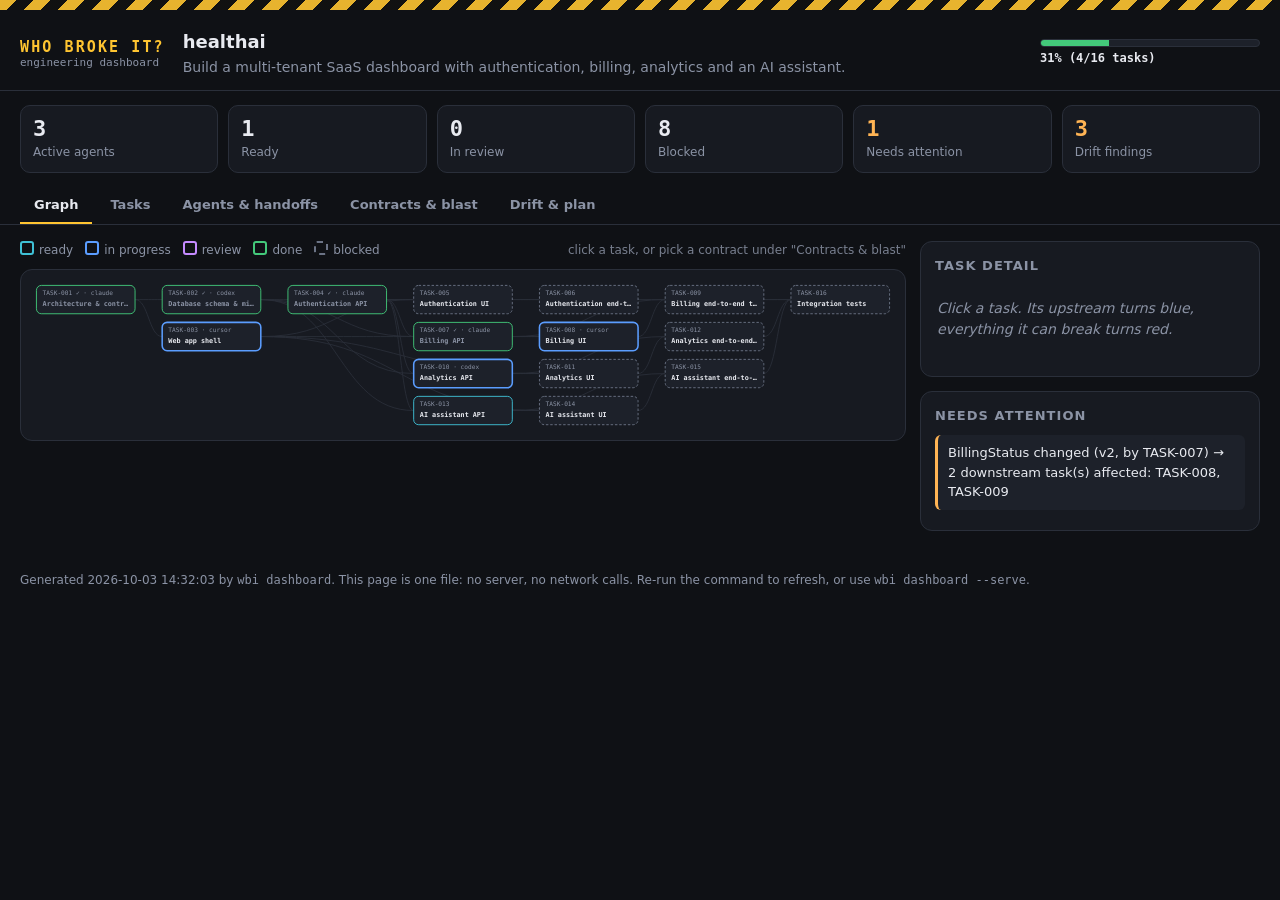
==== commit a9d979da: "site: dark mode only (drop light-scheme overrides) Co-Authored-By: Claude Sonnet 5.5 <noreply@anthro" ====
--- a/site/demo-dashboard.html
+++ b/site/demo-dashboard.html
@@ -5,12 +5,11 @@
 <meta name="viewport" content="width=device-width, initial-scale=1">
 <title>healthai · Who Broke It?</title>
 <style>
-:root{
+:root{color-scheme:dark;
   --bg:#0f1115; --panel:#171a21; --panel2:#1d212a; --line:#2a2f3a; --ink:#e8eaf0; --dim:#8b93a5;
   --amber:#ffc531; --READY:#3fc1d6; --BLOCKED:#6b7385; --IN_PROGRESS:#5b9dff; --REVIEW:#c58bff; --DONE:#43c97a;
   --bad:#ff6b6b; --warn:#ffb454; --mono:ui-monospace,SFMono-Regular,Menlo,Consolas,monospace;
 }
-@media (prefers-color-scheme:light){:root{--bg:#f6f4ee;--panel:#fffdf8;--panel2:#f1eee5;--line:#ddd7c8;--ink:#1b1d22;--dim:#6a6f7c;--amber:#c98a00;--READY:#0f8fa6;--BLOCKED:#8a91a1;--IN_PROGRESS:#2b6fe0;--REVIEW:#8a45d6;--DONE:#1f9d57;--bad:#d63b3b;--warn:#c7771a}}
 *{box-sizing:border-box} body{margin:0;background:var(--bg);color:var(--ink);font:14px/1.5 system-ui,-apple-system,Segoe UI,sans-serif}
 a{color:inherit} code,.mono{font-family:var(--mono)}
 header{padding:18px 20px 12px;border-bottom:1px solid var(--line);display:flex;gap:18px;flex-wrap:wrap;align-items:center}
